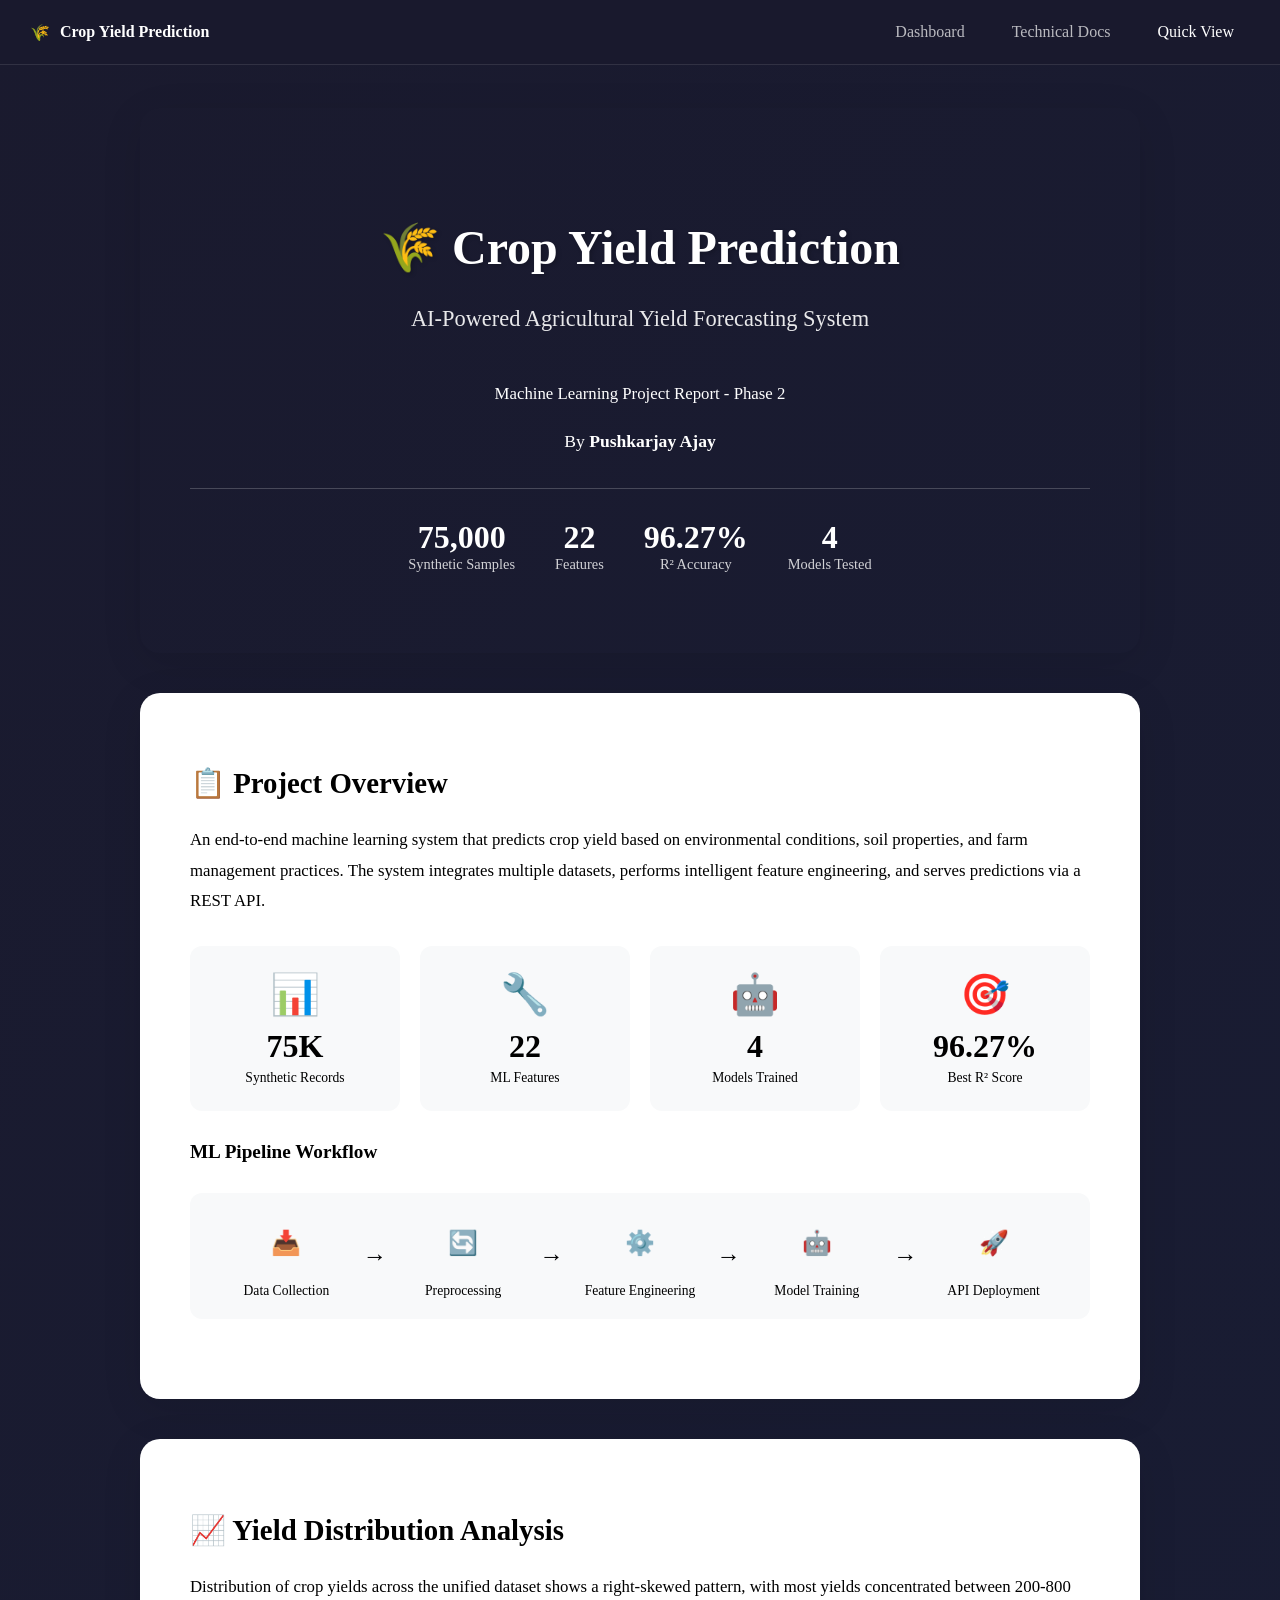
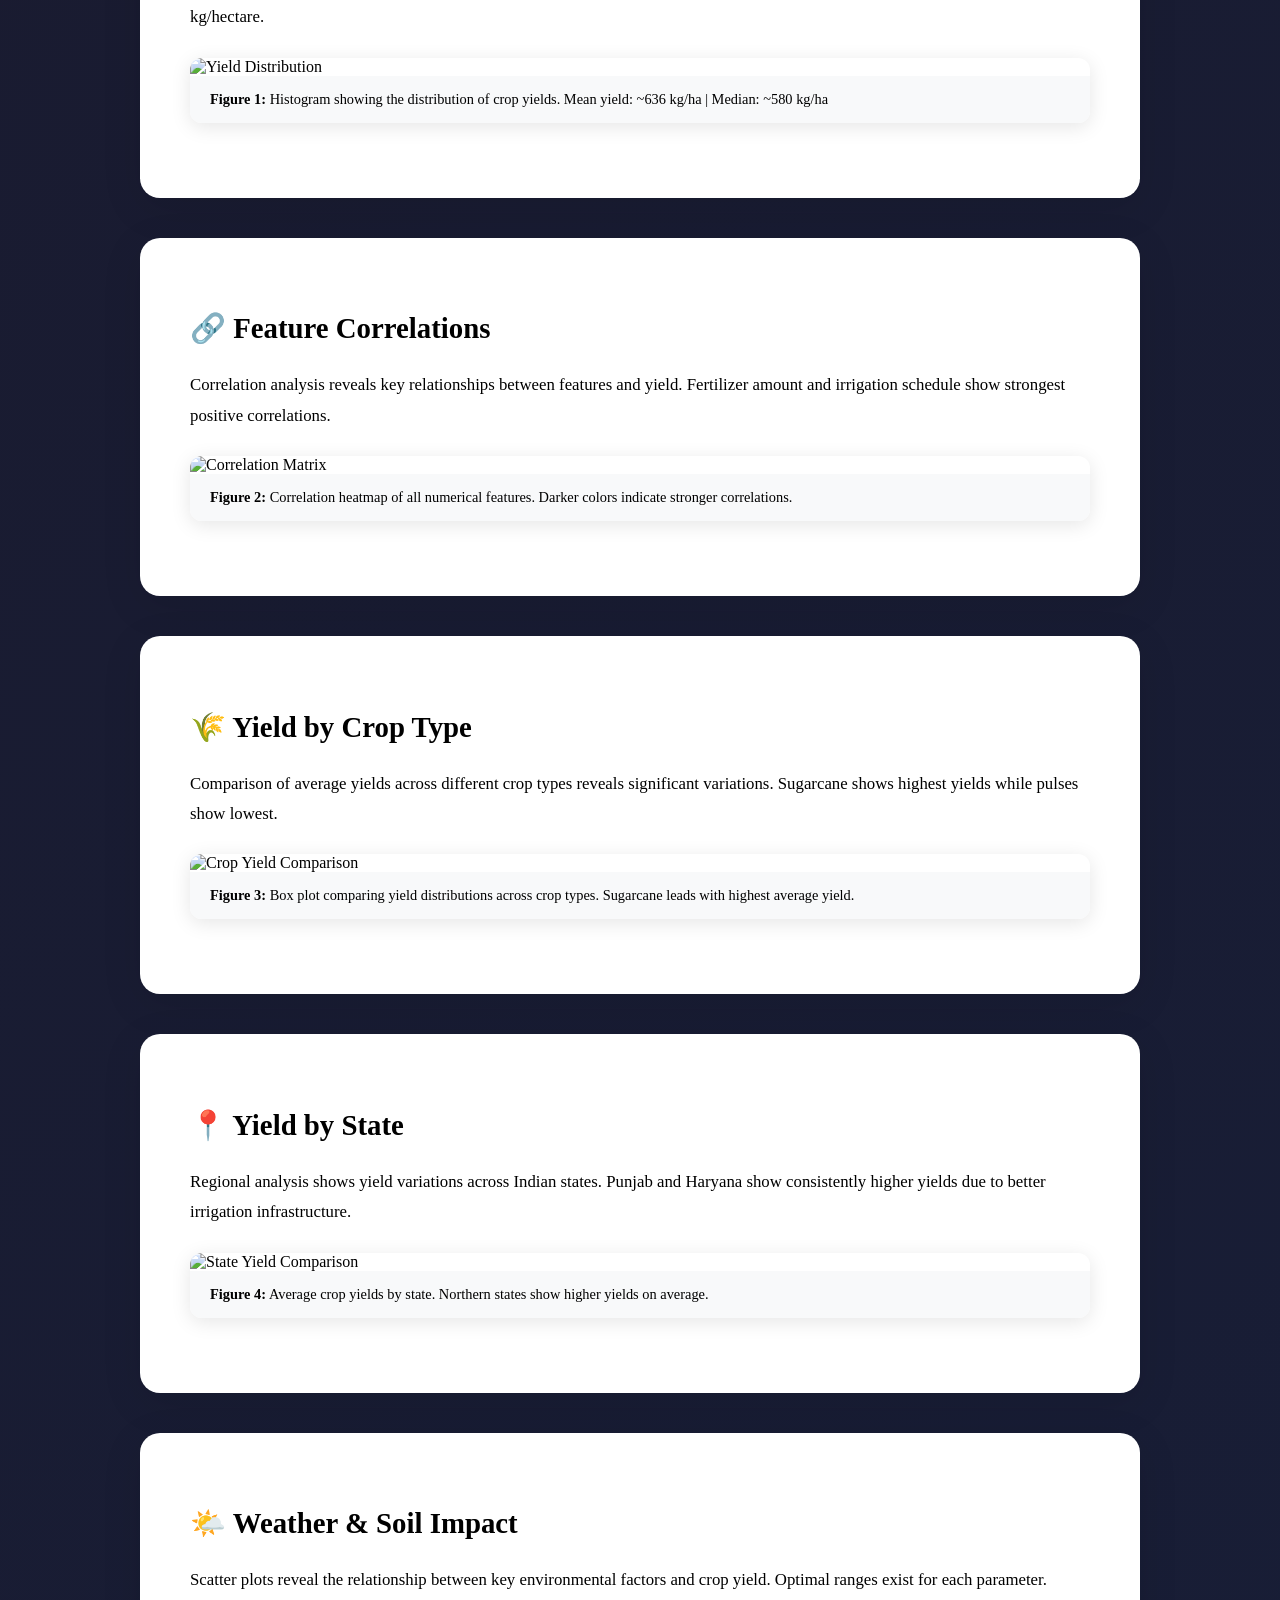
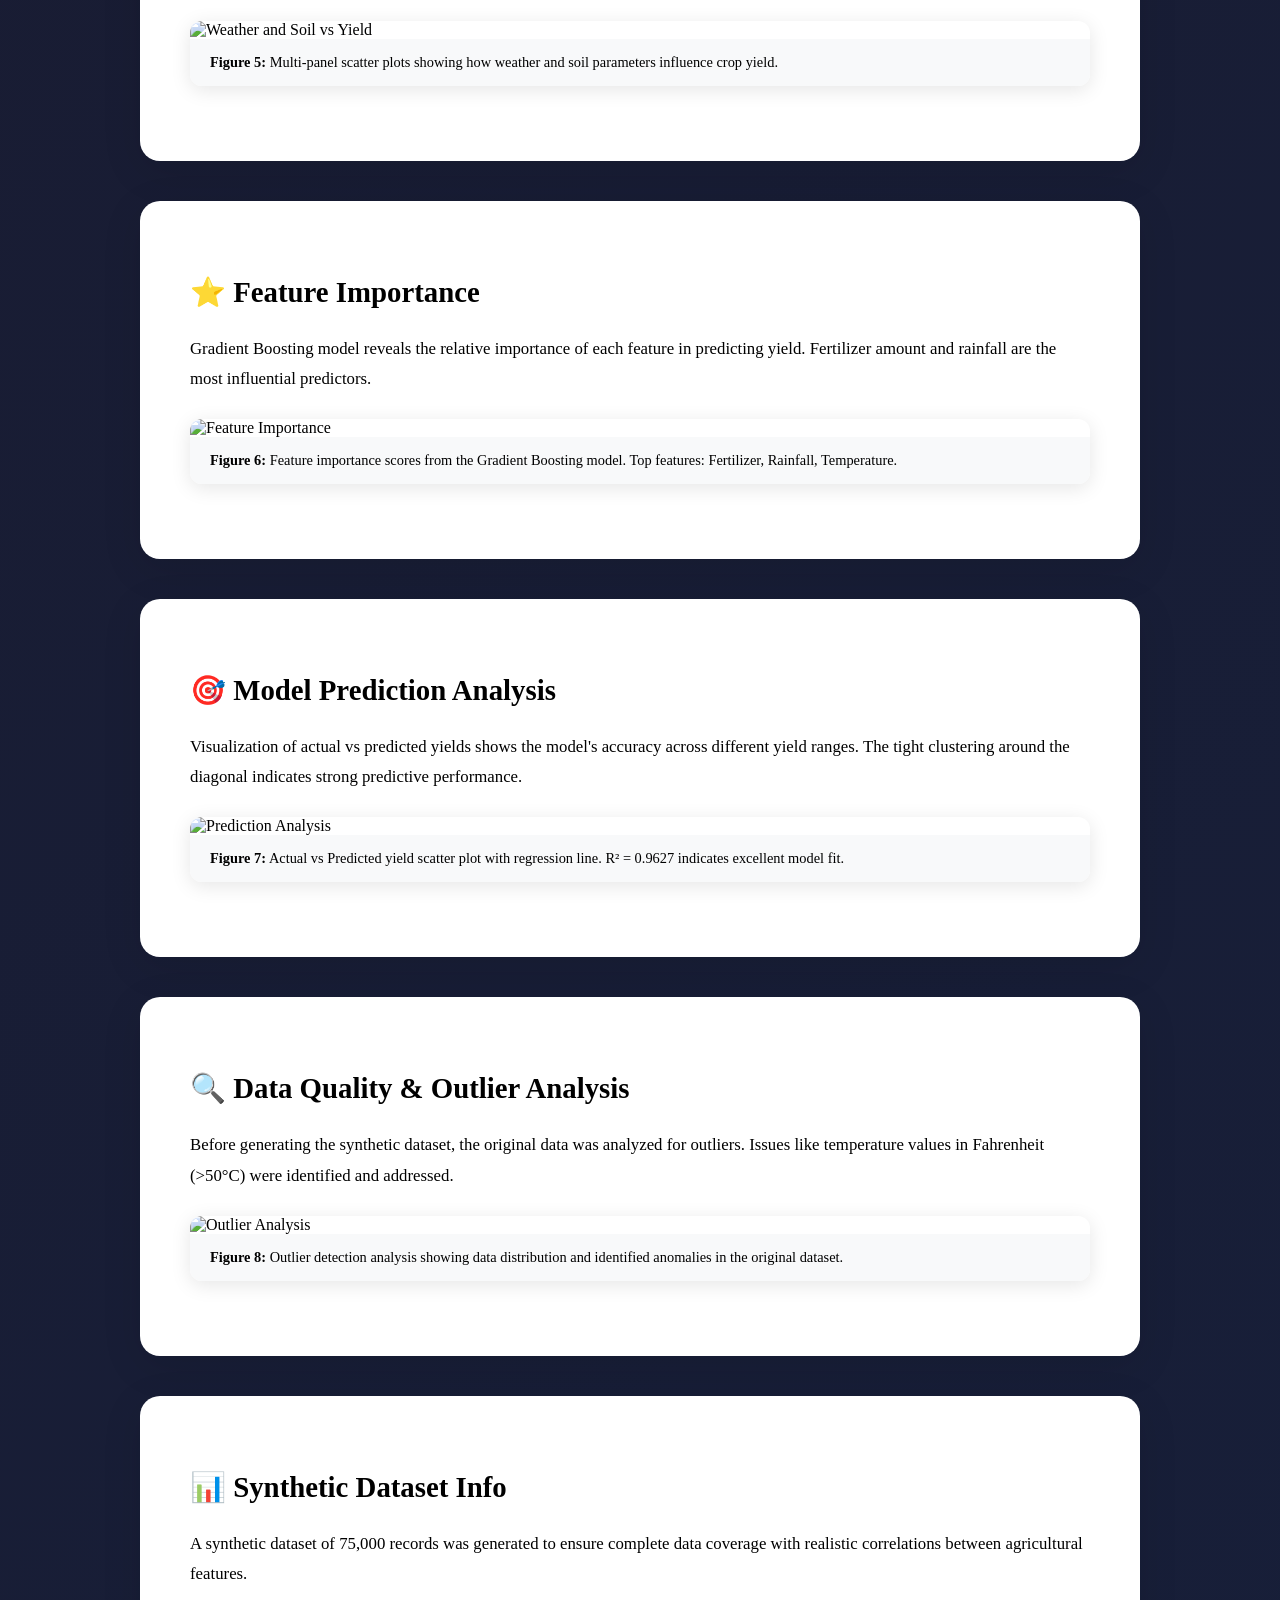
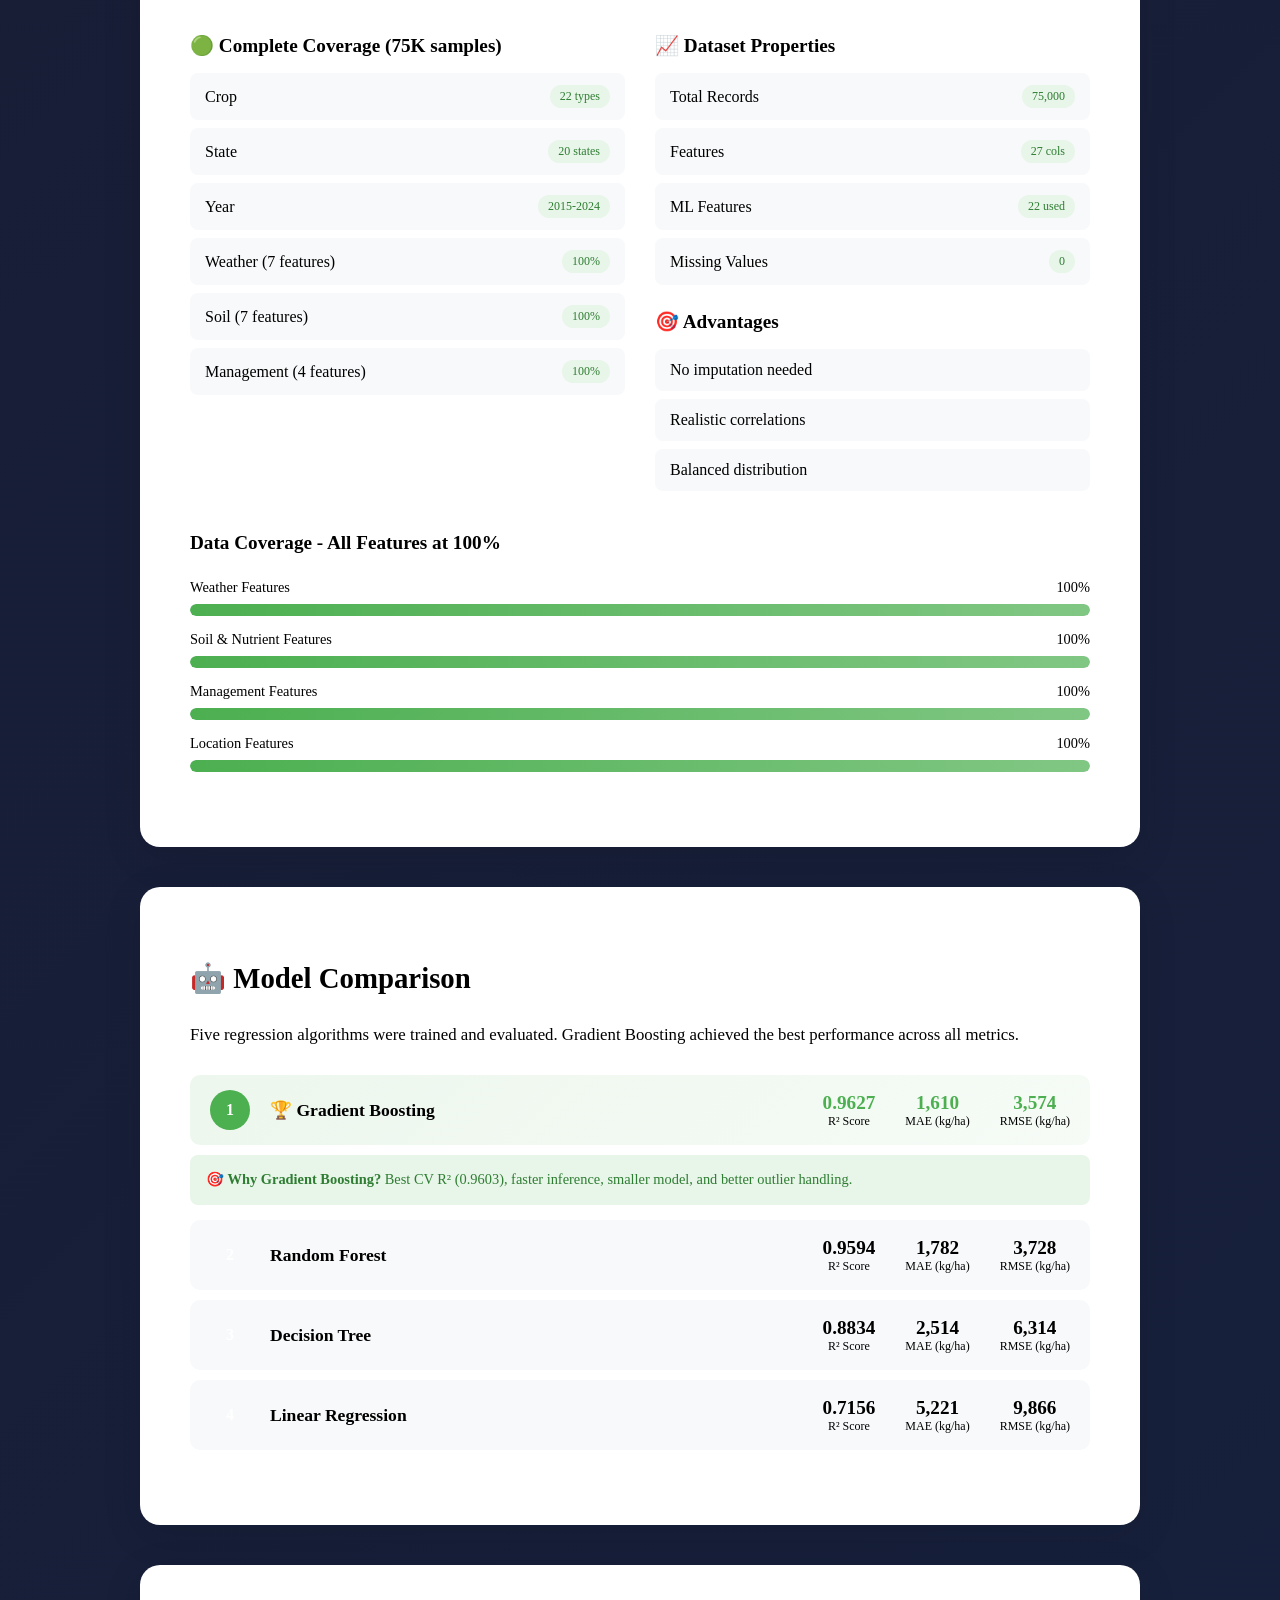
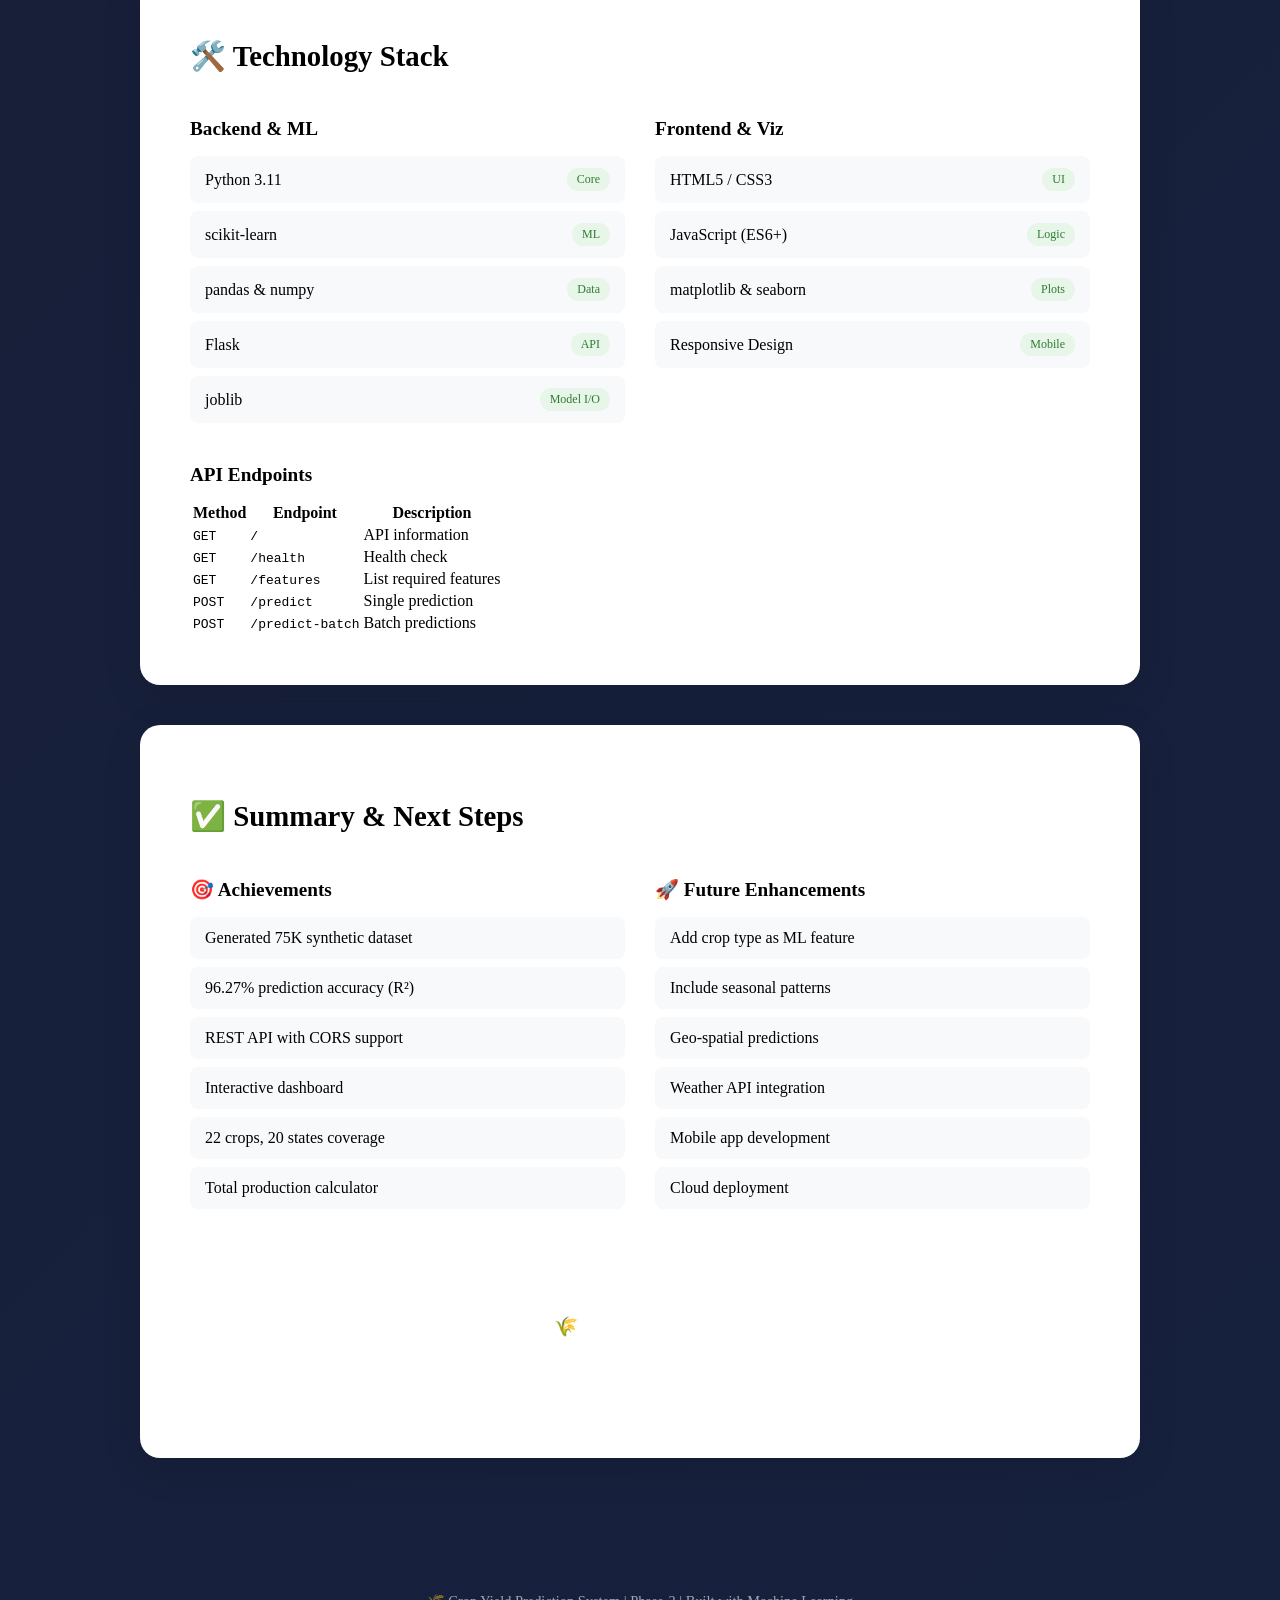
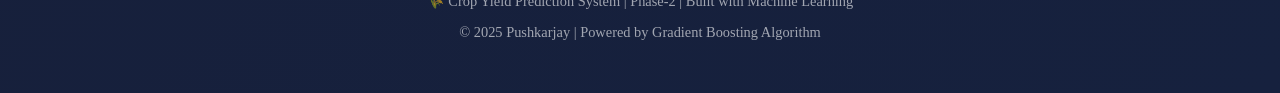
==== Phase-2/dashboard/report.html @ 278bb911 "Fix dashboard metrics consistency and add model selection justification - Updated all pages with cor" ====
<!DOCTYPE html>
<html lang="en">
<head>
    <meta charset="UTF-8">
    <meta name="viewport" content="width=device-width, initial-scale=1.0">
    <title>📑 Quick View - Crop Yield Prediction Report</title>
    <link rel="stylesheet" href="style.css">
    <link href="https://fonts.googleapis.com/css2?family=Inter:wght@300;400;500;600;700&display=swap" rel="stylesheet">
    <style>
        /* Report/Presentation Specific Styles */
        :root {
            --slide-bg: #ffffff;
            --slide-shadow: 0 10px 40px rgba(0,0,0,0.1);
        }
        
        body {
            background: linear-gradient(135deg, #1a1a2e 0%, #16213e 100%);
            min-height: 100vh;
        }
        
        .report-nav {
            position: fixed;
            top: 0;
            left: 0;
            right: 0;
            background: rgba(26, 26, 46, 0.95);
            backdrop-filter: blur(10px);
            padding: 15px 30px;
            display: flex;
            justify-content: space-between;
            align-items: center;
            z-index: 100;
            border-bottom: 1px solid rgba(255,255,255,0.1);
        }
        
        .report-nav .logo {
            color: white;
            display: flex;
            align-items: center;
            gap: 10px;
            font-weight: 600;
        }
        
        .report-nav-links {
            display: flex;
            gap: 15px;
        }
        
        .report-nav-links a {
            color: rgba(255,255,255,0.7);
            text-decoration: none;
            padding: 8px 16px;
            border-radius: 6px;
            transition: all 0.3s ease;
        }
        
        .report-nav-links a:hover {
            background: rgba(255,255,255,0.1);
            color: white;
        }
        
        .report-nav-links a.active {
            background: var(--primary-color);
            color: white;
        }
        
        .report-container {
            max-width: 1000px;
            margin: 0 auto;
            padding: 100px 20px 50px;
        }
        
        /* Slide Styles */
        .slide {
            background: var(--slide-bg);
            border-radius: 20px;
            padding: 50px;
            margin-bottom: 40px;
            box-shadow: var(--slide-shadow);
            position: relative;
            overflow: hidden;
        }
        
        .slide::before {
            content: '';
            position: absolute;
            top: 0;
            left: 0;
            right: 0;
            height: 6px;
            background: linear-gradient(90deg, var(--primary-color), var(--primary-light), #4fc3f7);
        }
        
        .slide-number {
            position: absolute;
            top: 20px;
            right: 30px;
            background: var(--primary-color);
            color: white;
            width: 40px;
            height: 40px;
            border-radius: 50%;
            display: flex;
            align-items: center;
            justify-content: center;
            font-weight: 700;
            font-size: 1.1rem;
        }
        
        /* Title Slide */
        .slide.title-slide {
            text-align: center;
            padding: 80px 50px;
            background: linear-gradient(135deg, var(--primary-color) 0%, var(--primary-dark) 100%);
            color: white;
        }
        
        .slide.title-slide::before {
            display: none;
        }
        
        .slide.title-slide h1 {
            font-size: 3rem;
            margin-bottom: 20px;
            text-shadow: 2px 2px 4px rgba(0,0,0,0.2);
        }
        
        .slide.title-slide .subtitle {
            font-size: 1.4rem;
            opacity: 0.9;
            margin-bottom: 40px;
        }
        
        .slide.title-slide .meta {
            display: flex;
            justify-content: center;
            gap: 40px;
            margin-top: 30px;
            padding-top: 30px;
            border-top: 1px solid rgba(255,255,255,0.2);
        }
        
        .meta-item {
            text-align: center;
        }
        
        .meta-item .value {
            font-size: 2rem;
            font-weight: 700;
        }
        
        .meta-item .label {
            font-size: 0.9rem;
            opacity: 0.8;
        }
        
        /* Content Slides */
        .slide h2 {
            font-size: 1.8rem;
            color: var(--primary-color);
            margin-bottom: 25px;
            display: flex;
            align-items: center;
            gap: 12px;
        }
        
        .slide h3 {
            font-size: 1.2rem;
            color: var(--text-primary);
            margin: 20px 0 10px;
        }
        
        .slide p {
            color: var(--text-secondary);
            line-height: 1.8;
            font-size: 1.05rem;
        }
        
        /* Stats Grid */
        .stats-grid {
            display: grid;
            grid-template-columns: repeat(4, 1fr);
            gap: 20px;
            margin: 30px 0;
        }
        
        .stat-card {
            text-align: center;
            padding: 25px 15px;
            border-radius: 12px;
            background: #f8f9fa;
            border: 2px solid var(--border-color);
            transition: all 0.3s ease;
        }
        
        .stat-card:hover {
            transform: translateY(-5px);
            box-shadow: 0 10px 30px rgba(0,0,0,0.1);
            border-color: var(--primary-color);
        }
        
        .stat-card .icon {
            font-size: 2.5rem;
            margin-bottom: 10px;
        }
        
        .stat-card .value {
            font-size: 2rem;
            font-weight: 700;
            color: var(--primary-color);
        }
        
        .stat-card .label {
            font-size: 0.85rem;
            color: var(--text-muted);
            margin-top: 5px;
        }
        
        /* Plot Image */
        .plot-container {
            margin: 25px 0;
            border-radius: 12px;
            overflow: hidden;
            box-shadow: 0 4px 20px rgba(0,0,0,0.1);
        }
        
        .plot-container img {
            width: 100%;
            height: auto;
            display: block;
        }
        
        .plot-caption {
            background: #f8f9fa;
            padding: 15px 20px;
            font-size: 0.9rem;
            color: var(--text-secondary);
            border-top: 1px solid var(--border-color);
        }
        
        /* Two Column Layout */
        .two-col {
            display: grid;
            grid-template-columns: 1fr 1fr;
            gap: 30px;
            margin: 25px 0;
        }
        
        /* Feature List */
        .feature-list {
            list-style: none;
            padding: 0;
        }
        
        .feature-list li {
            padding: 12px 15px;
            margin-bottom: 8px;
            background: #f8f9fa;
            border-radius: 8px;
            border-left: 4px solid var(--primary-color);
            display: flex;
            justify-content: space-between;
            align-items: center;
        }
        
        .feature-list li.good {
            border-left-color: #4caf50;
        }
        
        .feature-list li.partial {
            border-left-color: #ffc107;
        }
        
        .feature-list li.contextual {
            border-left-color: #78909c;
        }
        
        .feature-list .badge {
            font-size: 0.75rem;
            padding: 4px 10px;
            border-radius: 12px;
            font-weight: 500;
        }
        
        .badge.good {
            background: #e8f5e9;
            color: #2e7d32;
        }
        
        .badge.partial {
            background: #fff8e1;
            color: #f57f17;
        }
        
        .badge.contextual {
            background: #eceff1;
            color: #546e7a;
        }
        
        /* Model Comparison */
        .model-comparison {
            margin: 25px 0;
        }
        
        .model-row {
            display: flex;
            align-items: center;
            padding: 15px 20px;
            margin-bottom: 10px;
            background: #f8f9fa;
            border-radius: 10px;
            border: 2px solid var(--border-color);
        }
        
        .model-row.winner {
            background: linear-gradient(135deg, rgba(76, 175, 80, 0.1), rgba(76, 175, 80, 0.05));
            border-color: #4caf50;
        }
        
        .model-row .rank {
            width: 40px;
            height: 40px;
            background: var(--primary-color);
            color: white;
            border-radius: 50%;
            display: flex;
            align-items: center;
            justify-content: center;
            font-weight: 700;
            margin-right: 20px;
        }
        
        .model-row.winner .rank {
            background: #4caf50;
        }
        
        .model-row .name {
            flex: 1;
            font-weight: 600;
            font-size: 1.1rem;
        }
        
        .model-row .metrics {
            display: flex;
            gap: 30px;
        }
        
        .model-row .metric {
            text-align: center;
        }
        
        .model-row .metric-value {
            font-size: 1.2rem;
            font-weight: 700;
            color: var(--primary-color);
        }
        
        .model-row.winner .metric-value {
            color: #4caf50;
        }
        
        .model-row .metric-label {
            font-size: 0.75rem;
            color: var(--text-muted);
        }
        
        /* Workflow */
        .workflow-visual {
            display: flex;
            justify-content: space-between;
            align-items: center;
            margin: 30px 0;
            padding: 20px;
            background: #f8f9fa;
            border-radius: 12px;
        }
        
        .workflow-step {
            text-align: center;
            flex: 1;
        }
        
        .workflow-step .icon {
            width: 60px;
            height: 60px;
            background: linear-gradient(135deg, var(--primary-color), var(--primary-light));
            color: white;
            border-radius: 50%;
            display: flex;
            align-items: center;
            justify-content: center;
            font-size: 1.5rem;
            margin: 0 auto 10px;
        }
        
        .workflow-step .label {
            font-size: 0.85rem;
            color: var(--text-secondary);
            font-weight: 500;
        }
        
        .workflow-arrow {
            color: var(--primary-color);
            font-size: 1.5rem;
        }
        
        /* Data Quality Summary */
        .quality-bars {
            margin: 25px 0;
        }
        
        .quality-bar {
            margin-bottom: 15px;
        }
        
        .quality-bar-header {
            display: flex;
            justify-content: space-between;
            margin-bottom: 8px;
            font-size: 0.9rem;
        }
        
        .quality-bar-track {
            height: 12px;
            background: #e9ecef;
            border-radius: 6px;
            overflow: hidden;
        }
        
        .quality-bar-fill {
            height: 100%;
            border-radius: 6px;
            transition: width 0.5s ease;
        }
        
        .quality-bar-fill.good {
            background: linear-gradient(90deg, #4caf50, #81c784);
        }
        
        .quality-bar-fill.partial {
            background: linear-gradient(90deg, #ffc107, #ffca28);
        }
        
        /* Footer */
        .report-footer {
            text-align: center;
            color: rgba(255,255,255,0.6);
            padding: 30px;
            font-size: 0.9rem;
        }
        
        /* Responsive */
        @media (max-width: 768px) {
            .slide {
                padding: 30px 20px;
            }
            
            .slide.title-slide h1 {
                font-size: 2rem;
            }
            
            .stats-grid {
                grid-template-columns: repeat(2, 1fr);
            }
            
            .two-col {
                grid-template-columns: 1fr;
            }
            
            .model-row {
                flex-direction: column;
                text-align: center;
            }
            
            .model-row .rank {
                margin: 0 0 10px 0;
            }
            
            .model-row .metrics {
                margin-top: 15px;
            }
        }
        
        /* Print Styles */
        @media print {
            body {
                background: white;
            }
            
            .report-nav {
                display: none;
            }
            
            .slide {
                break-inside: avoid;
                page-break-inside: avoid;
                margin-bottom: 20px;
                box-shadow: none;
                border: 1px solid #ddd;
            }
        }
    </style>
</head>
<body>
    <!-- Navigation -->
    <nav class="report-nav">
        <div class="logo">
            <span class="logo-icon">🌾</span>
            <span>Crop Yield Prediction</span>
        </div>
        <div class="report-nav-links">
            <a href="index.html">Dashboard</a>
            <a href="technical.html">Technical Docs</a>
            <a href="report.html" class="active">Quick View</a>
        </div>
    </nav>

    <div class="report-container">
        
        <!-- Slide 1: Title -->
        <div class="slide title-slide">
            <h1>🌾 Crop Yield Prediction</h1>
            <p class="subtitle">AI-Powered Agricultural Yield Forecasting System</p>
            <p>Machine Learning Project Report - Phase 2</p>
            <p style="margin-top: 15px; font-size: 1.1rem;">By <strong>Pushkarjay Ajay</strong></p>
            
            <div class="meta">
                <div class="meta-item">
                    <div class="value">75,000</div>
                    <div class="label">Synthetic Samples</div>
                </div>
                <div class="meta-item">
                    <div class="value">22</div>
                    <div class="label">Features</div>
                </div>
                <div class="meta-item">
                    <div class="value">96.27%</div>
                    <div class="label">R² Accuracy</div>
                </div>
                <div class="meta-item">
                    <div class="value">4</div>
                    <div class="label">Models Tested</div>
                </div>
            </div>
        </div>

        <!-- Slide 2: Project Overview -->
        <div class="slide">
            <span class="slide-number">1</span>
            <h2>📋 Project Overview</h2>
            <p>
                An end-to-end machine learning system that predicts crop yield based on environmental conditions,
                soil properties, and farm management practices. The system integrates multiple datasets, 
                performs intelligent feature engineering, and serves predictions via a REST API.
            </p>
            
            <div class="stats-grid">
                <div class="stat-card">
                    <div class="icon">📊</div>
                    <div class="value">75K</div>
                    <div class="label">Synthetic Records</div>
                </div>
                <div class="stat-card">
                    <div class="icon">🔧</div>
                    <div class="value">22</div>
                    <div class="label">ML Features</div>
                </div>
                <div class="stat-card">
                    <div class="icon">🤖</div>
                    <div class="value">4</div>
                    <div class="label">Models Trained</div>
                </div>
                <div class="stat-card">
                    <div class="icon">🎯</div>
                    <div class="value">96.27%</div>
                    <div class="label">Best R² Score</div>
                </div>
            </div>
            
            <h3>ML Pipeline Workflow</h3>
            <div class="workflow-visual">
                <div class="workflow-step">
                    <div class="icon">📥</div>
                    <div class="label">Data Collection</div>
                </div>
                <span class="workflow-arrow">→</span>
                <div class="workflow-step">
                    <div class="icon">🔄</div>
                    <div class="label">Preprocessing</div>
                </div>
                <span class="workflow-arrow">→</span>
                <div class="workflow-step">
                    <div class="icon">⚙️</div>
                    <div class="label">Feature Engineering</div>
                </div>
                <span class="workflow-arrow">→</span>
                <div class="workflow-step">
                    <div class="icon">🤖</div>
                    <div class="label">Model Training</div>
                </div>
                <span class="workflow-arrow">→</span>
                <div class="workflow-step">
                    <div class="icon">🚀</div>
                    <div class="label">API Deployment</div>
                </div>
            </div>
        </div>

        <!-- Slide 3: Data Analysis - Yield Distribution -->
        <div class="slide">
            <span class="slide-number">2</span>
            <h2>📈 Yield Distribution Analysis</h2>
            <p>
                Distribution of crop yields across the unified dataset shows a right-skewed pattern,
                with most yields concentrated between 200-800 kg/hectare.
            </p>
            
            <div class="plot-container">
                <img src="../plots/01_yield_distribution.png" alt="Yield Distribution">
                <div class="plot-caption">
                    <strong>Figure 1:</strong> Histogram showing the distribution of crop yields. 
                    Mean yield: ~636 kg/ha | Median: ~580 kg/ha
                </div>
            </div>
        </div>

        <!-- Slide 4: Correlation Matrix -->
        <div class="slide">
            <span class="slide-number">3</span>
            <h2>🔗 Feature Correlations</h2>
            <p>
                Correlation analysis reveals key relationships between features and yield.
                Fertilizer amount and irrigation schedule show strongest positive correlations.
            </p>
            
            <div class="plot-container">
                <img src="../plots/02_correlation_matrix.png" alt="Correlation Matrix">
                <div class="plot-caption">
                    <strong>Figure 2:</strong> Correlation heatmap of all numerical features.
                    Darker colors indicate stronger correlations.
                </div>
            </div>
        </div>

        <!-- Slide 5: Crop Comparison -->
        <div class="slide">
            <span class="slide-number">4</span>
            <h2>🌾 Yield by Crop Type</h2>
            <p>
                Comparison of average yields across different crop types reveals significant variations.
                Sugarcane shows highest yields while pulses show lowest.
            </p>
            
            <div class="plot-container">
                <img src="../plots/03_crop_yield_comparison.png" alt="Crop Yield Comparison">
                <div class="plot-caption">
                    <strong>Figure 3:</strong> Box plot comparing yield distributions across crop types.
                    Sugarcane leads with highest average yield.
                </div>
            </div>
        </div>

        <!-- Slide 6: State Comparison -->
        <div class="slide">
            <span class="slide-number">5</span>
            <h2>📍 Yield by State</h2>
            <p>
                Regional analysis shows yield variations across Indian states.
                Punjab and Haryana show consistently higher yields due to better irrigation infrastructure.
            </p>
            
            <div class="plot-container">
                <img src="../plots/04_state_yield_comparison.png" alt="State Yield Comparison">
                <div class="plot-caption">
                    <strong>Figure 4:</strong> Average crop yields by state. 
                    Northern states show higher yields on average.
                </div>
            </div>
        </div>

        <!-- Slide 7: Weather & Soil Impact -->
        <div class="slide">
            <span class="slide-number">6</span>
            <h2>🌤️ Weather & Soil Impact</h2>
            <p>
                Scatter plots reveal the relationship between key environmental factors and crop yield.
                Optimal ranges exist for each parameter.
            </p>
            
            <div class="plot-container">
                <img src="../plots/05_weather_soil_yield.png" alt="Weather and Soil vs Yield">
                <div class="plot-caption">
                    <strong>Figure 5:</strong> Multi-panel scatter plots showing how weather and soil 
                    parameters influence crop yield.
                </div>
            </div>
        </div>

        <!-- Slide 8: Feature Importance -->
        <div class="slide">
            <span class="slide-number">7</span>
            <h2>⭐ Feature Importance</h2>
            <p>
                Gradient Boosting model reveals the relative importance of each feature in predicting yield.
                Fertilizer amount and rainfall are the most influential predictors.
            </p>
            
            <div class="plot-container">
                <img src="../plots/06_feature_importance.png" alt="Feature Importance">
                <div class="plot-caption">
                    <strong>Figure 6:</strong> Feature importance scores from the Gradient Boosting model.
                    Top features: Fertilizer, Rainfall, Temperature.
                </div>
            </div>
        </div>

        <!-- Slide 8.1: Prediction Analysis -->
        <div class="slide">
            <span class="slide-number">7b</span>
            <h2>🎯 Model Prediction Analysis</h2>
            <p>
                Visualization of actual vs predicted yields shows the model's accuracy across different
                yield ranges. The tight clustering around the diagonal indicates strong predictive performance.
            </p>
            
            <div class="plot-container">
                <img src="../plots/07_prediction_analysis.png" alt="Prediction Analysis">
                <div class="plot-caption">
                    <strong>Figure 7:</strong> Actual vs Predicted yield scatter plot with regression line.
                    R² = 0.9627 indicates excellent model fit.
                </div>
            </div>
        </div>

        <!-- Slide 8.2: Outlier Analysis -->
        <div class="slide">
            <span class="slide-number">7c</span>
            <h2>🔍 Data Quality & Outlier Analysis</h2>
            <p>
                Before generating the synthetic dataset, the original data was analyzed for outliers.
                Issues like temperature values in Fahrenheit (>50°C) were identified and addressed.
            </p>
            
            <div class="plot-container">
                <img src="../plots/07_outlier_analysis.png" alt="Outlier Analysis">
                <div class="plot-caption">
                    <strong>Figure 8:</strong> Outlier detection analysis showing data distribution
                    and identified anomalies in the original dataset.
                </div>
            </div>
        </div>

        <!-- Slide 9: Data Quality -->
        <div class="slide">
            <span class="slide-number">8</span>
            <h2>📊 Synthetic Dataset Info</h2>
            <p>
                A synthetic dataset of 75,000 records was generated to ensure complete data coverage
                with realistic correlations between agricultural features.
            </p>
            
            <div class="two-col">
                <div>
                    <h3>🟢 Complete Coverage (75K samples)</h3>
                    <ul class="feature-list">
                        <li class="good">Crop <span class="badge good">22 types</span></li>
                        <li class="good">State <span class="badge good">20 states</span></li>
                        <li class="good">Year <span class="badge good">2015-2024</span></li>
                        <li class="good">Weather (7 features) <span class="badge good">100%</span></li>
                        <li class="good">Soil (7 features) <span class="badge good">100%</span></li>
                        <li class="good">Management (4 features) <span class="badge good">100%</span></li>
                    </ul>
                </div>
                <div>
                    <h3>📈 Dataset Properties</h3>
                    <ul class="feature-list">
                        <li class="good">Total Records <span class="badge good">75,000</span></li>
                        <li class="good">Features <span class="badge good">27 cols</span></li>
                        <li class="good">ML Features <span class="badge good">22 used</span></li>
                        <li class="good">Missing Values <span class="badge good">0</span></li>
                    </ul>
                    
                    <h3 style="margin-top: 25px;">🎯 Advantages</h3>
                    <ul class="feature-list">
                        <li class="good">No imputation needed</li>
                        <li class="good">Realistic correlations</li>
                        <li class="good">Balanced distribution</li>
                    </ul>
                </div>
            </div>
            
            <h3>Data Coverage - All Features at 100%</h3>
            <div class="quality-bars">
                <div class="quality-bar">
                    <div class="quality-bar-header">
                        <span>Weather Features</span>
                        <span>100%</span>
                    </div>
                    <div class="quality-bar-track">
                        <div class="quality-bar-fill good" style="width: 100%"></div>
                    </div>
                </div>
                <div class="quality-bar">
                    <div class="quality-bar-header">
                        <span>Soil & Nutrient Features</span>
                        <span>100%</span>
                    </div>
                    <div class="quality-bar-track">
                        <div class="quality-bar-fill good" style="width: 100%"></div>
                    </div>
                </div>
                <div class="quality-bar">
                    <div class="quality-bar-header">
                        <span>Management Features</span>
                        <span>100%</span>
                    </div>
                    <div class="quality-bar-track">
                        <div class="quality-bar-fill good" style="width: 100%"></div>
                    </div>
                </div>
                <div class="quality-bar">
                    <div class="quality-bar-header">
                        <span>Location Features</span>
                        <span>100%</span>
                    </div>
                    <div class="quality-bar-track">
                        <div class="quality-bar-fill good" style="width: 100%"></div>
                    </div>
                </div>
            </div>
        </div>

        <!-- Slide 10: Model Comparison -->
        <div class="slide">
            <span class="slide-number">9</span>
            <h2>🤖 Model Comparison</h2>
            <p>
                Five regression algorithms were trained and evaluated. Gradient Boosting achieved
                the best performance across all metrics.
            </p>
            
            <div class="model-comparison">
                <div class="model-row winner">
                    <div class="rank">1</div>
                    <div class="name">🏆 Gradient Boosting</div>
                    <div class="metrics">
                        <div class="metric">
                            <div class="metric-value">0.9627</div>
                            <div class="metric-label">R² Score</div>
                        </div>
                        <div class="metric">
                            <div class="metric-value">1,610</div>
                            <div class="metric-label">MAE (kg/ha)</div>
                        </div>
                        <div class="metric">
                            <div class="metric-value">3,574</div>
                            <div class="metric-label">RMSE (kg/ha)</div>
                        </div>
                    </div>
                </div>
                <p style="background: #e8f5e9; padding: 12px 16px; border-radius: 8px; margin: 10px 0 15px; font-size: 0.9rem; color: #2e7d32;">
                    🎯 <strong>Why Gradient Boosting?</strong> Best CV R² (0.9603), faster inference, smaller model, and better outlier handling.
                </p>
                <div class="model-row">
                    <div class="rank">2</div>
                    <div class="name">Random Forest</div>
                    <div class="metrics">
                        <div class="metric">
                            <div class="metric-value">0.9594</div>
                            <div class="metric-label">R² Score</div>
                        </div>
                        <div class="metric">
                            <div class="metric-value">1,782</div>
                            <div class="metric-label">MAE (kg/ha)</div>
                        </div>
                        <div class="metric">
                            <div class="metric-value">3,728</div>
                            <div class="metric-label">RMSE (kg/ha)</div>
                        </div>
                    </div>
                </div>
                <div class="model-row">
                    <div class="rank">3</div>
                    <div class="name">Decision Tree</div>
                    <div class="metrics">
                        <div class="metric">
                            <div class="metric-value">0.8834</div>
                            <div class="metric-label">R² Score</div>
                        </div>
                        <div class="metric">
                            <div class="metric-value">2,514</div>
                            <div class="metric-label">MAE (kg/ha)</div>
                        </div>
                        <div class="metric">
                            <div class="metric-value">6,314</div>
                            <div class="metric-label">RMSE (kg/ha)</div>
                        </div>
                    </div>
                </div>
                <div class="model-row">
                    <div class="rank">4</div>
                    <div class="name">Linear Regression</div>
                    <div class="metrics">
                        <div class="metric">
                            <div class="metric-value">0.7156</div>
                            <div class="metric-label">R² Score</div>
                        </div>
                        <div class="metric">
                            <div class="metric-value">5,221</div>
                            <div class="metric-label">MAE (kg/ha)</div>
                        </div>
                        <div class="metric">
                            <div class="metric-value">9,866</div>
                            <div class="metric-label">RMSE (kg/ha)</div>
                        </div>
                    </div>
                </div>
            </div>
        </div>

        <!-- Slide 11: Tech Stack -->
        <div class="slide">
            <span class="slide-number">10</span>
            <h2>🛠️ Technology Stack</h2>
            
            <div class="two-col">
                <div>
                    <h3>Backend & ML</h3>
                    <ul class="feature-list">
                        <li>Python 3.11 <span class="badge good">Core</span></li>
                        <li>scikit-learn <span class="badge good">ML</span></li>
                        <li>pandas & numpy <span class="badge good">Data</span></li>
                        <li>Flask <span class="badge good">API</span></li>
                        <li>joblib <span class="badge good">Model I/O</span></li>
                    </ul>
                </div>
                <div>
                    <h3>Frontend & Viz</h3>
                    <ul class="feature-list">
                        <li>HTML5 / CSS3 <span class="badge good">UI</span></li>
                        <li>JavaScript (ES6+) <span class="badge good">Logic</span></li>
                        <li>matplotlib & seaborn <span class="badge good">Plots</span></li>
                        <li>Responsive Design <span class="badge good">Mobile</span></li>
                    </ul>
                </div>
            </div>
            
            <h3>API Endpoints</h3>
            <table class="tech-table" style="margin-top: 15px;">
                <tr>
                    <th>Method</th>
                    <th>Endpoint</th>
                    <th>Description</th>
                </tr>
                <tr>
                    <td><code>GET</code></td>
                    <td><code>/</code></td>
                    <td>API information</td>
                </tr>
                <tr>
                    <td><code>GET</code></td>
                    <td><code>/health</code></td>
                    <td>Health check</td>
                </tr>
                <tr>
                    <td><code>GET</code></td>
                    <td><code>/features</code></td>
                    <td>List required features</td>
                </tr>
                <tr>
                    <td><code>POST</code></td>
                    <td><code>/predict</code></td>
                    <td>Single prediction</td>
                </tr>
                <tr>
                    <td><code>POST</code></td>
                    <td><code>/predict-batch</code></td>
                    <td>Batch predictions</td>
                </tr>
            </table>
        </div>

        <!-- Slide 12: Summary -->
        <div class="slide">
            <span class="slide-number">11</span>
            <h2>✅ Summary & Next Steps</h2>
            
            <div class="two-col">
                <div>
                    <h3>🎯 Achievements</h3>
                    <ul class="feature-list">
                        <li class="good">Generated 75K synthetic dataset</li>
                        <li class="good">96.27% prediction accuracy (R²)</li>
                        <li class="good">REST API with CORS support</li>
                        <li class="good">Interactive dashboard</li>
                        <li class="good">22 crops, 20 states coverage</li>
                        <li class="good">Total production calculator</li>
                    </ul>
                </div>
                <div>
                    <h3>🚀 Future Enhancements</h3>
                    <ul class="feature-list">
                        <li class="partial">Add crop type as ML feature</li>
                        <li class="partial">Include seasonal patterns</li>
                        <li class="partial">Geo-spatial predictions</li>
                        <li class="partial">Weather API integration</li>
                        <li class="partial">Mobile app development</li>
                        <li class="partial">Cloud deployment</li>
                    </ul>
                </div>
            </div>
            
            <div style="text-align: center; margin-top: 40px; padding: 30px; background: linear-gradient(135deg, var(--primary-color), var(--primary-dark)); border-radius: 12px; color: white;">
                <h3 style="color: white; margin-bottom: 10px;">🌾 Project Complete</h3>
                <p style="color: rgba(255,255,255,0.9); margin: 0;">
                    Ready for production deployment and further enhancements
                </p>
            </div>
        </div>

    </div>

    <footer class="report-footer">
        <p>🌾 Crop Yield Prediction System | Phase-2 | Built with Machine Learning</p>
        <p>© 2025 Pushkarjay | Powered by Gradient Boosting Algorithm</p>
    </footer>

</body>
</html>
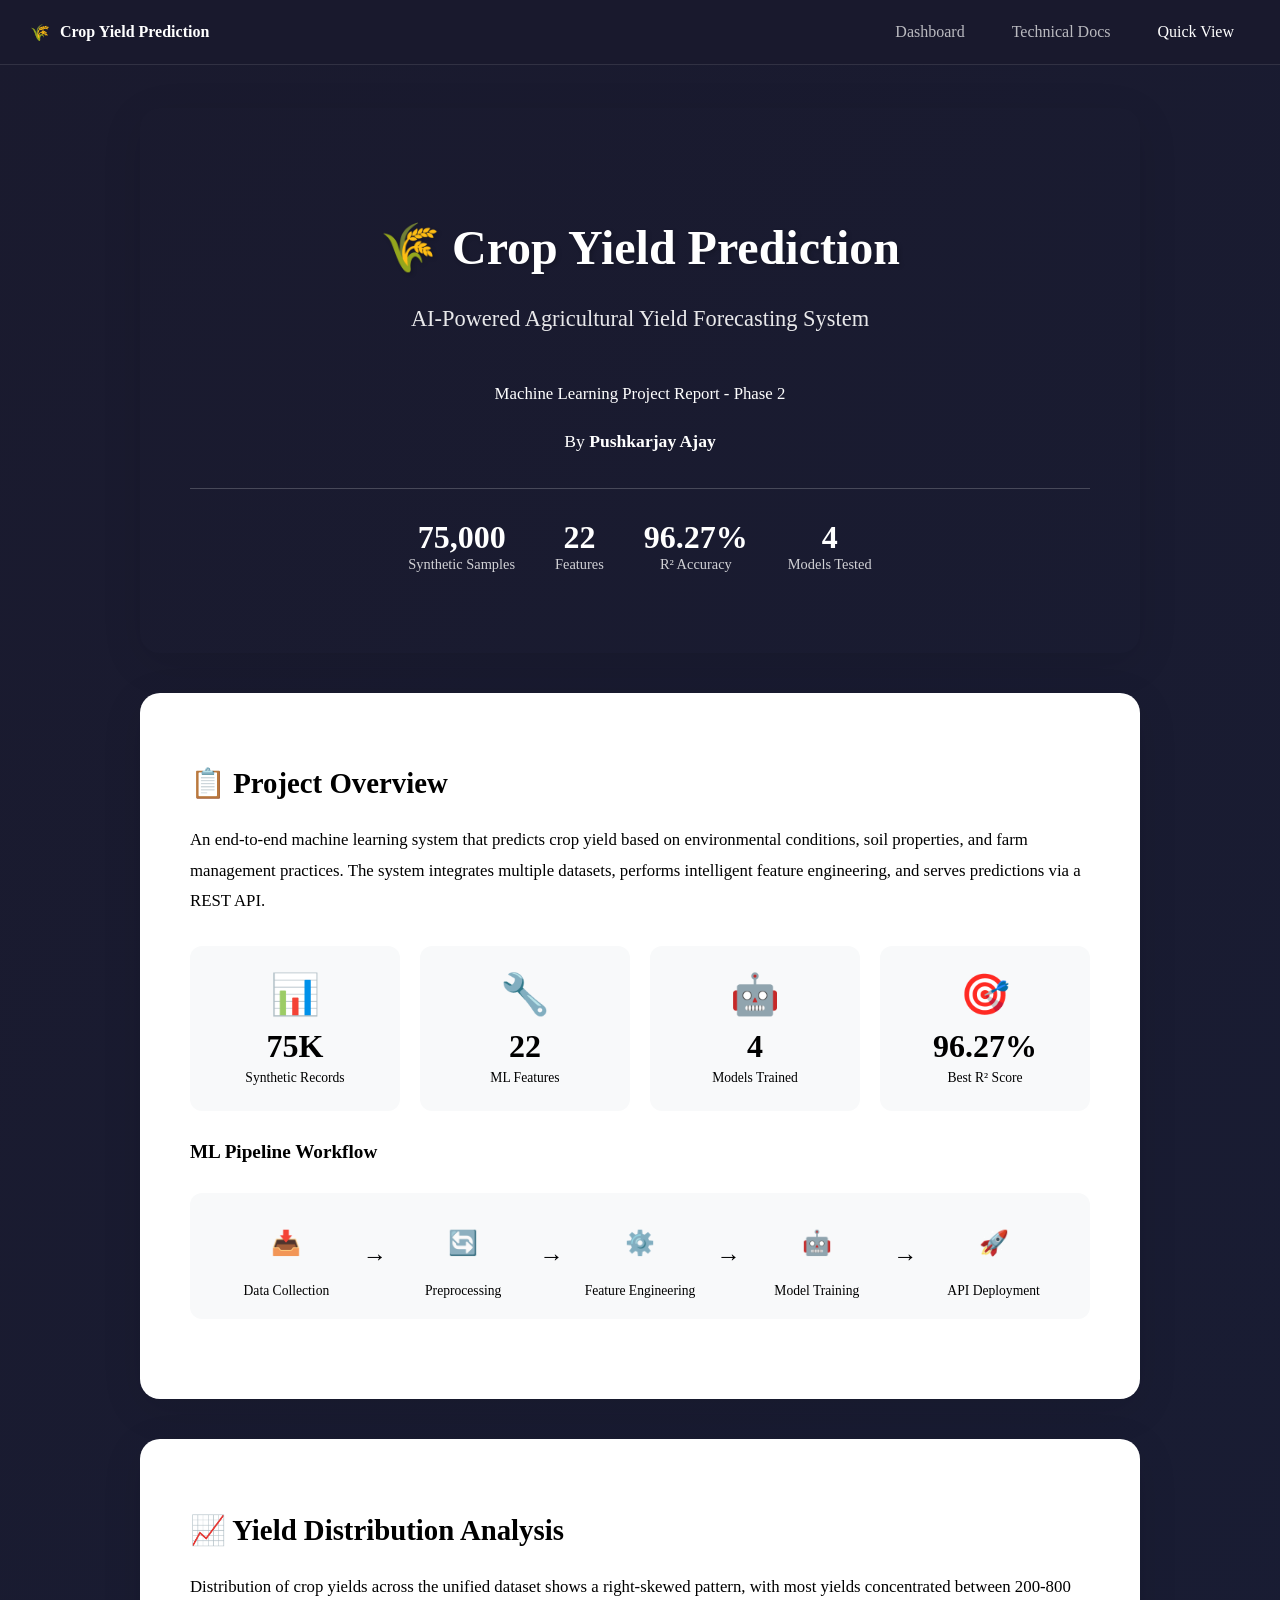
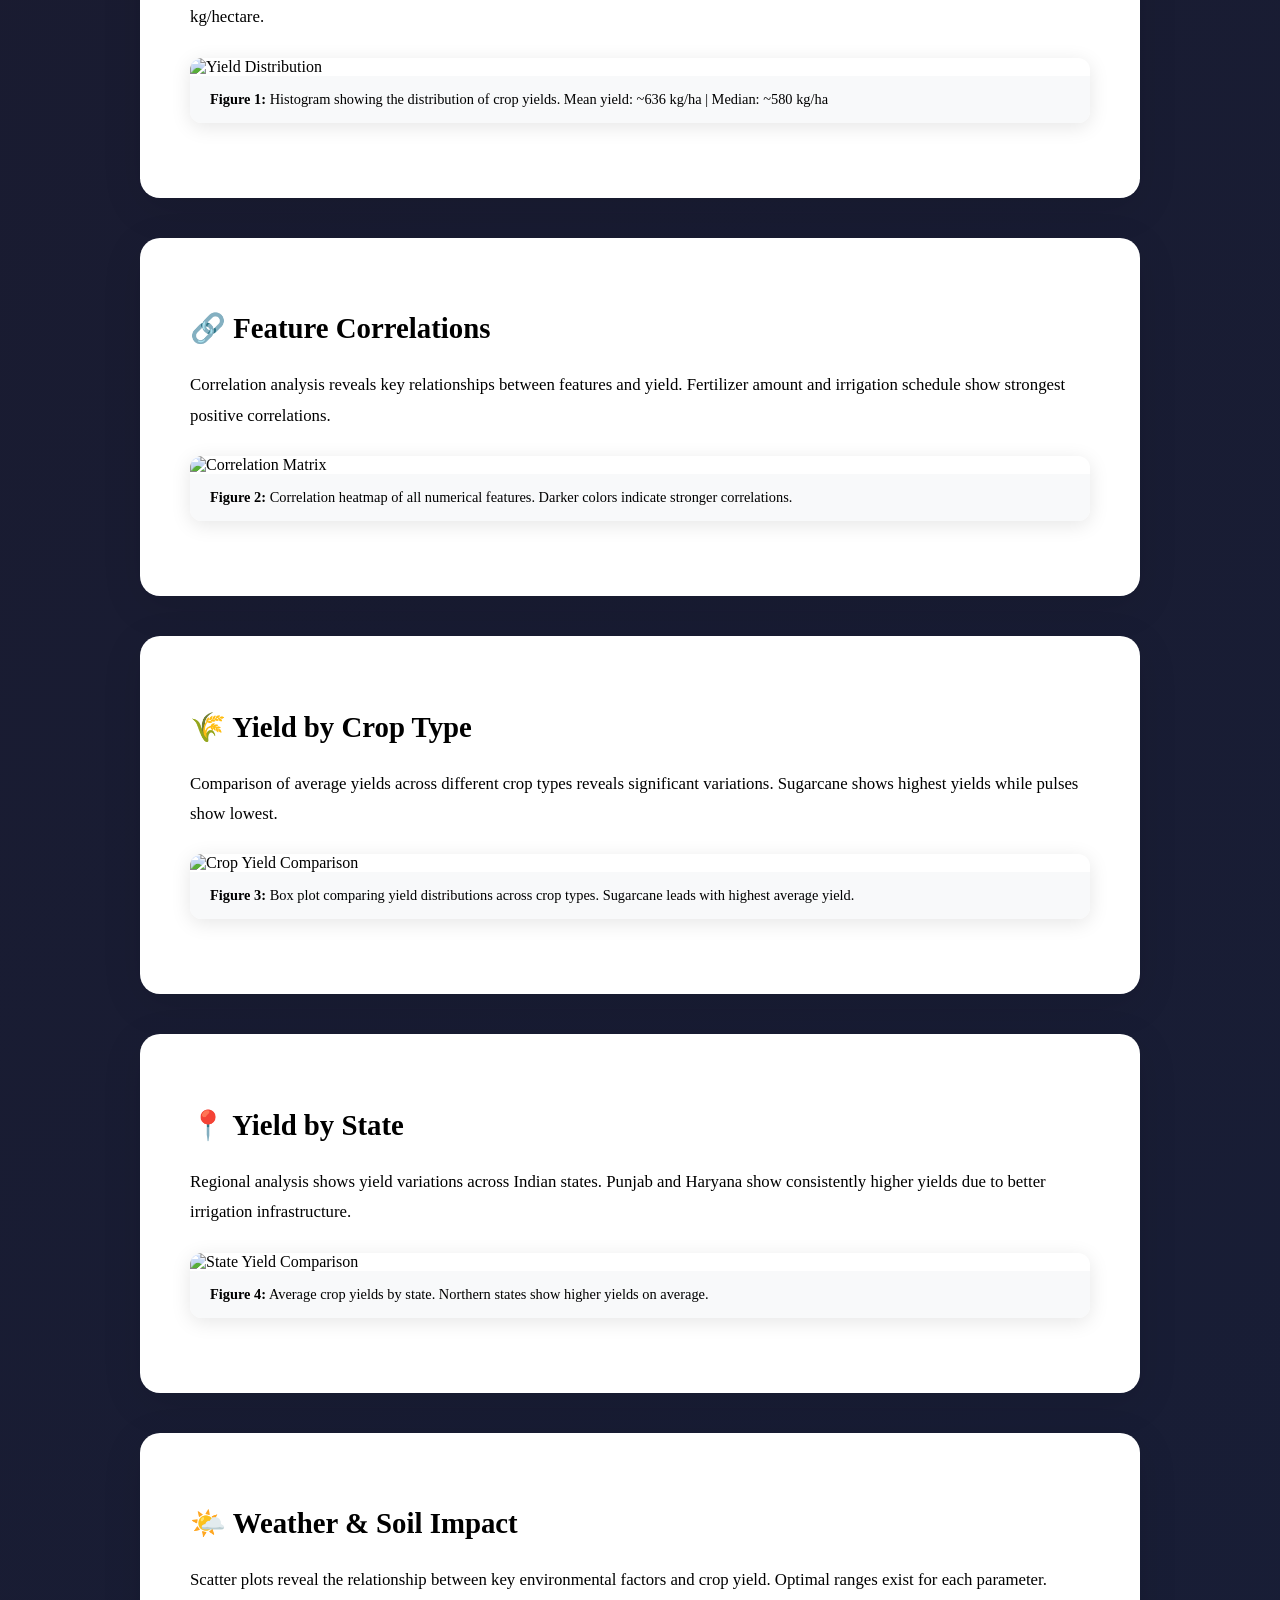
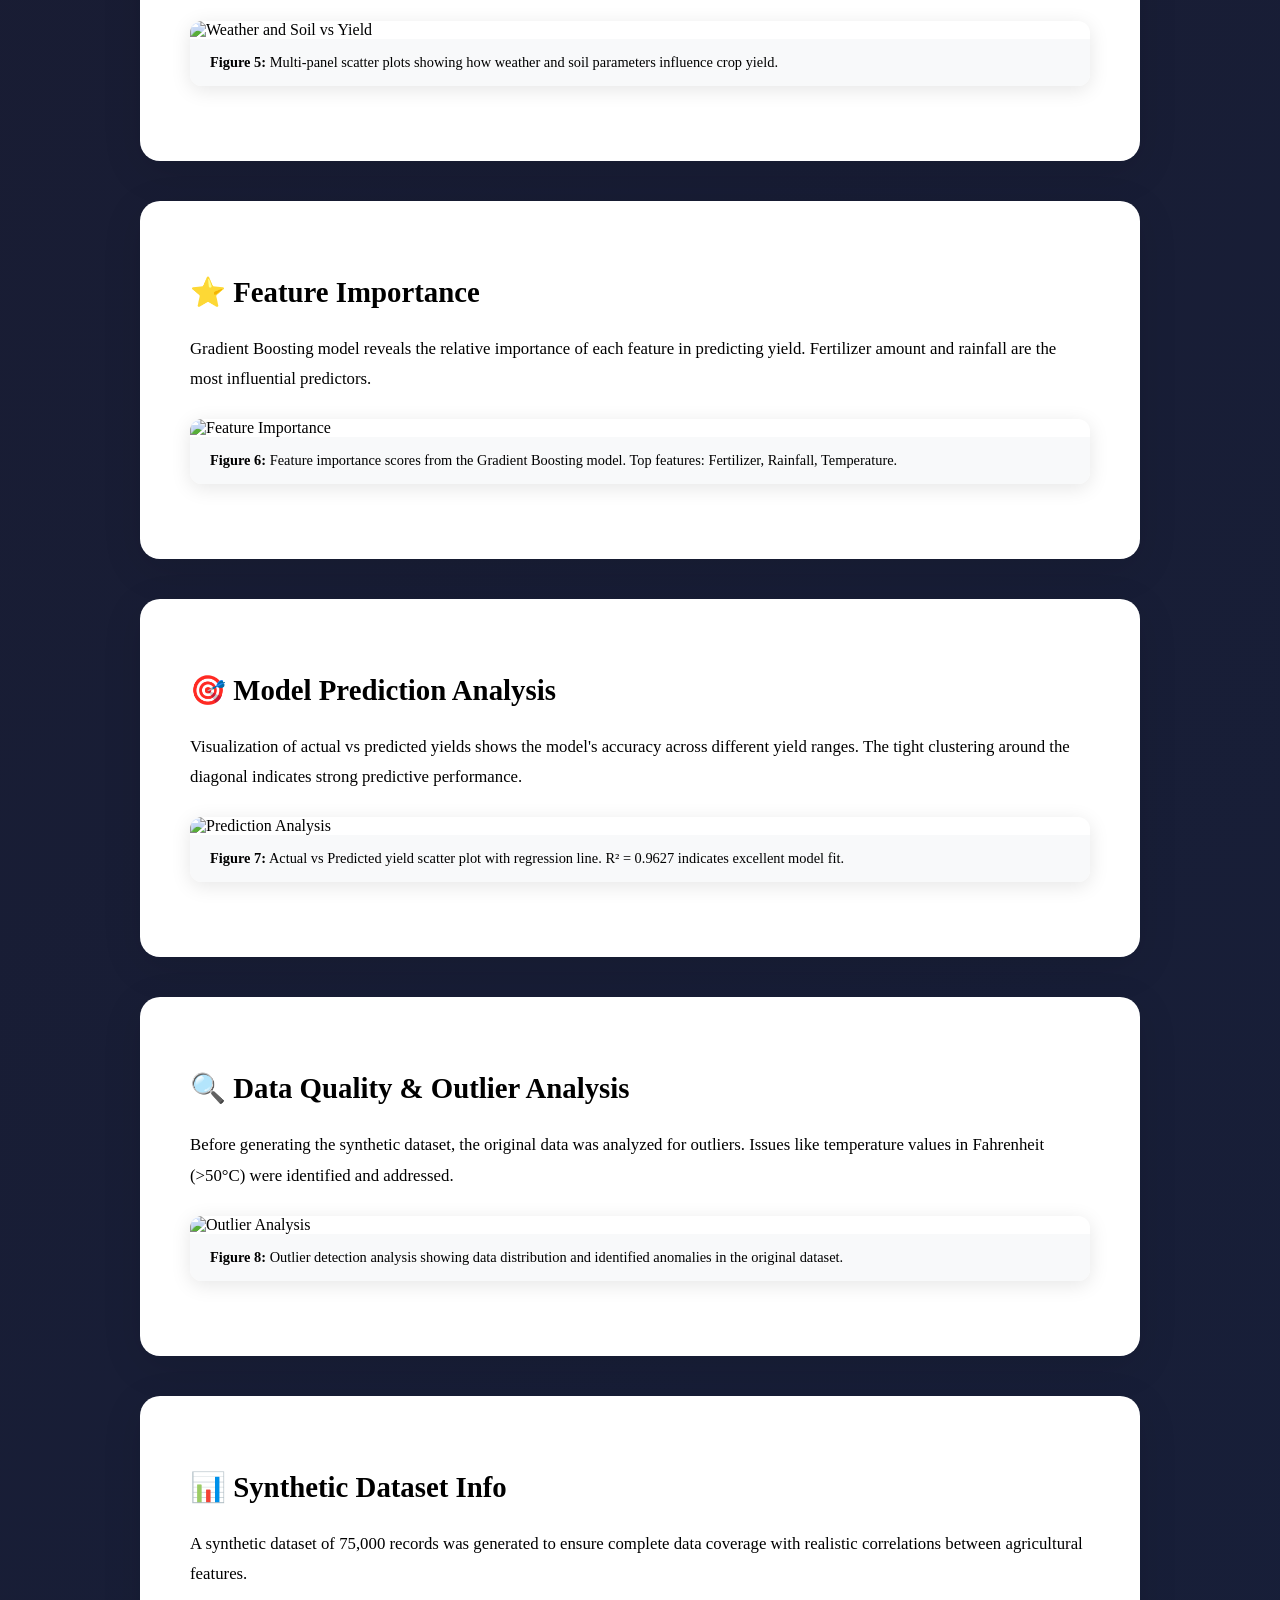
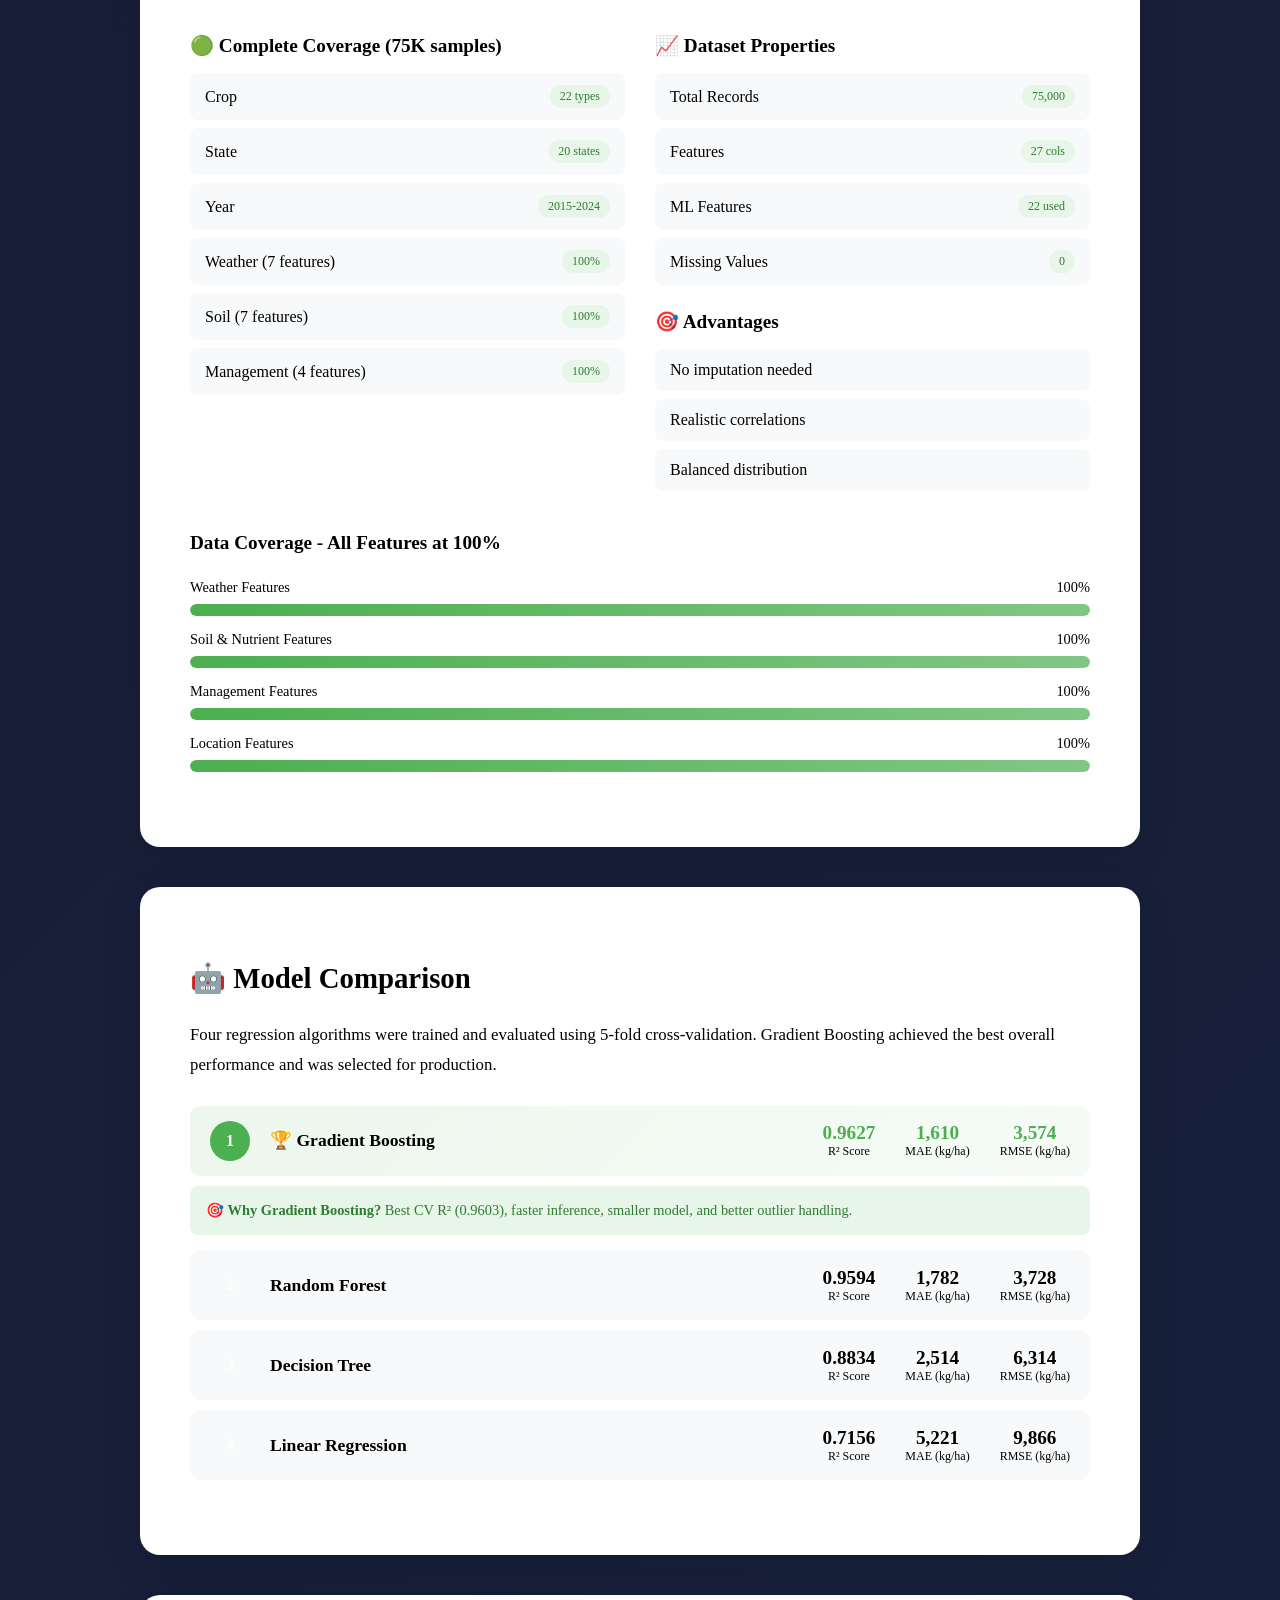
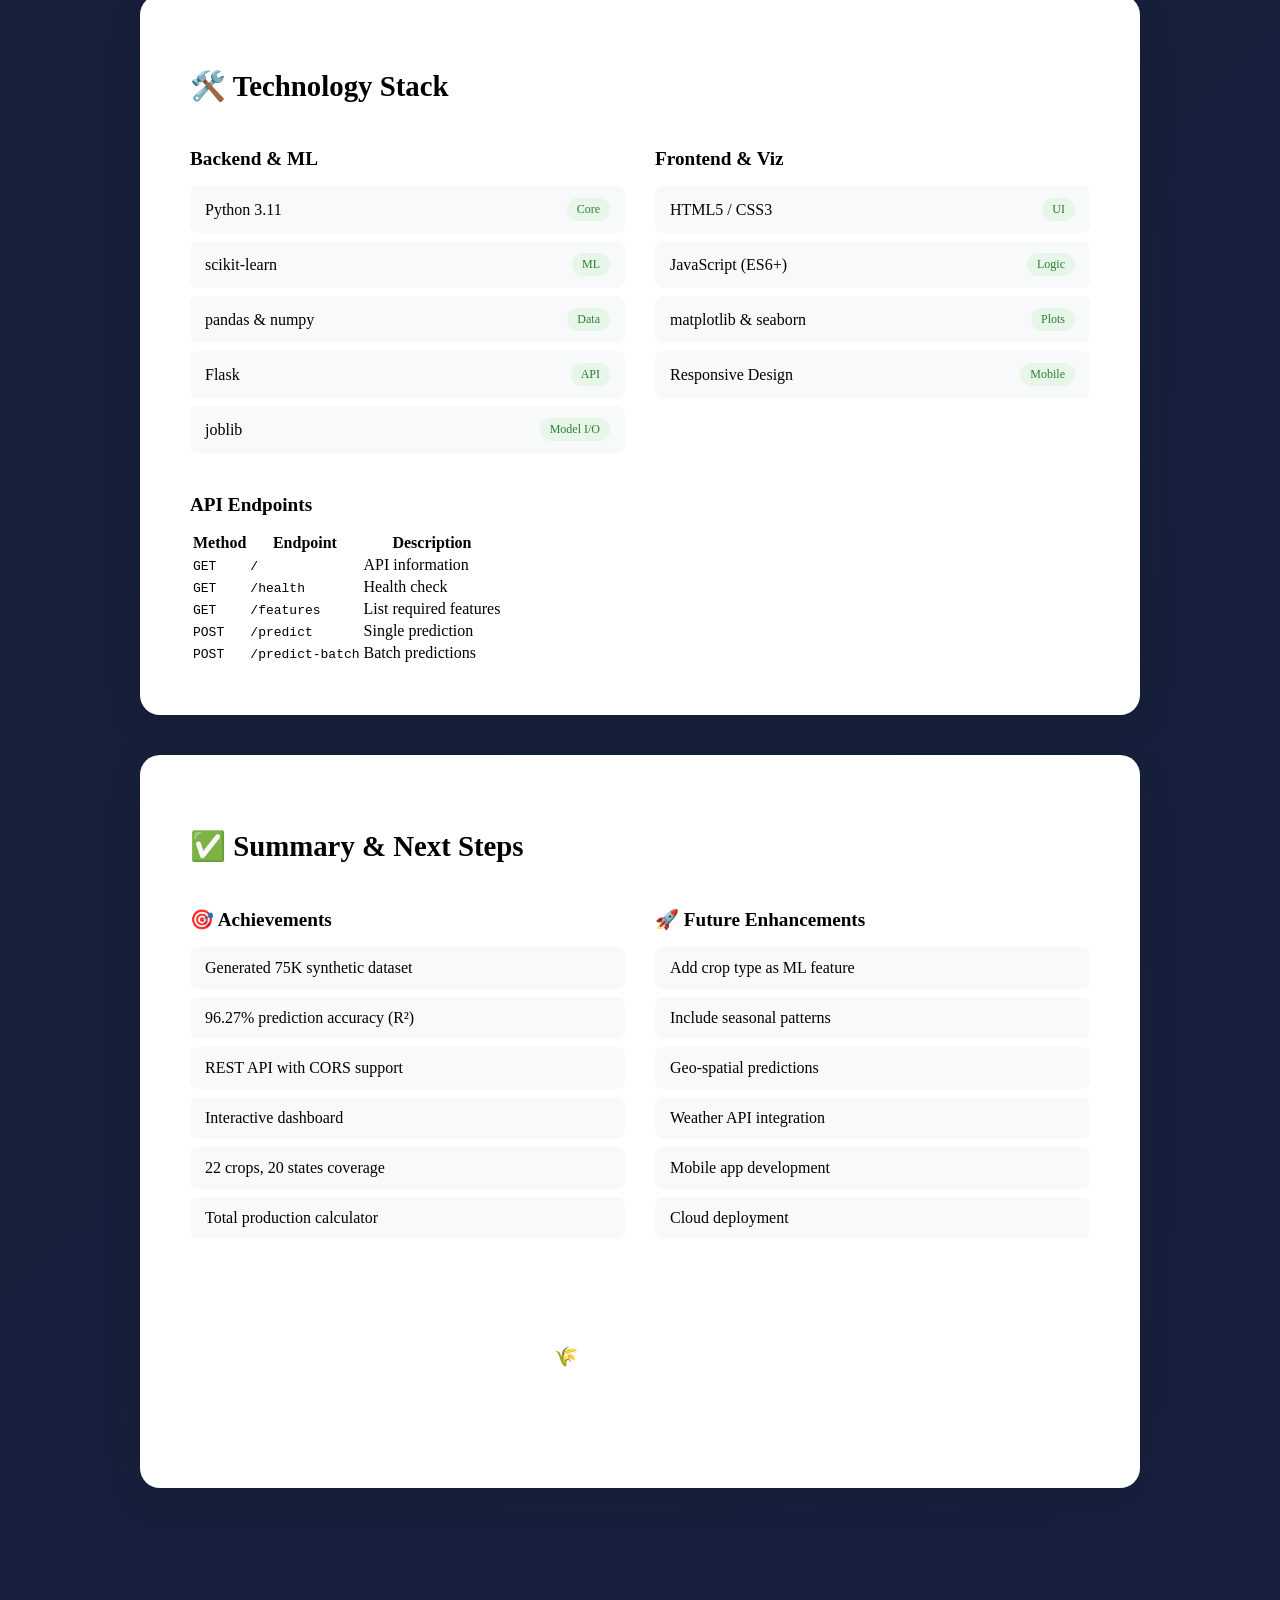
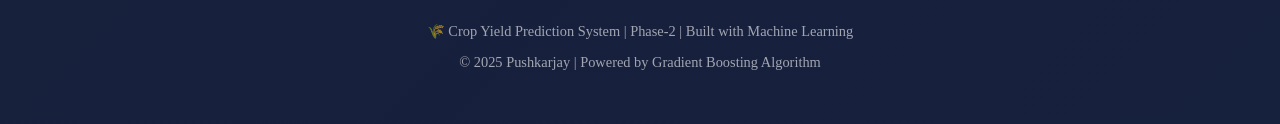
==== commit 451e188e: "Fix remaining inconsistencies: model count and Multi-Crop section - Fixed report.html: 'Five' -> 'Fo" ====
--- a/Phase-2/dashboard/report.html
+++ b/Phase-2/dashboard/report.html
@@ -835,8 +835,8 @@
             <span class="slide-number">9</span>
             <h2>🤖 Model Comparison</h2>
             <p>
-                Five regression algorithms were trained and evaluated. Gradient Boosting achieved
-                the best performance across all metrics.
+                Four regression algorithms were trained and evaluated using 5-fold cross-validation. 
+                Gradient Boosting achieved the best overall performance and was selected for production.
             </p>
             
             <div class="model-comparison">
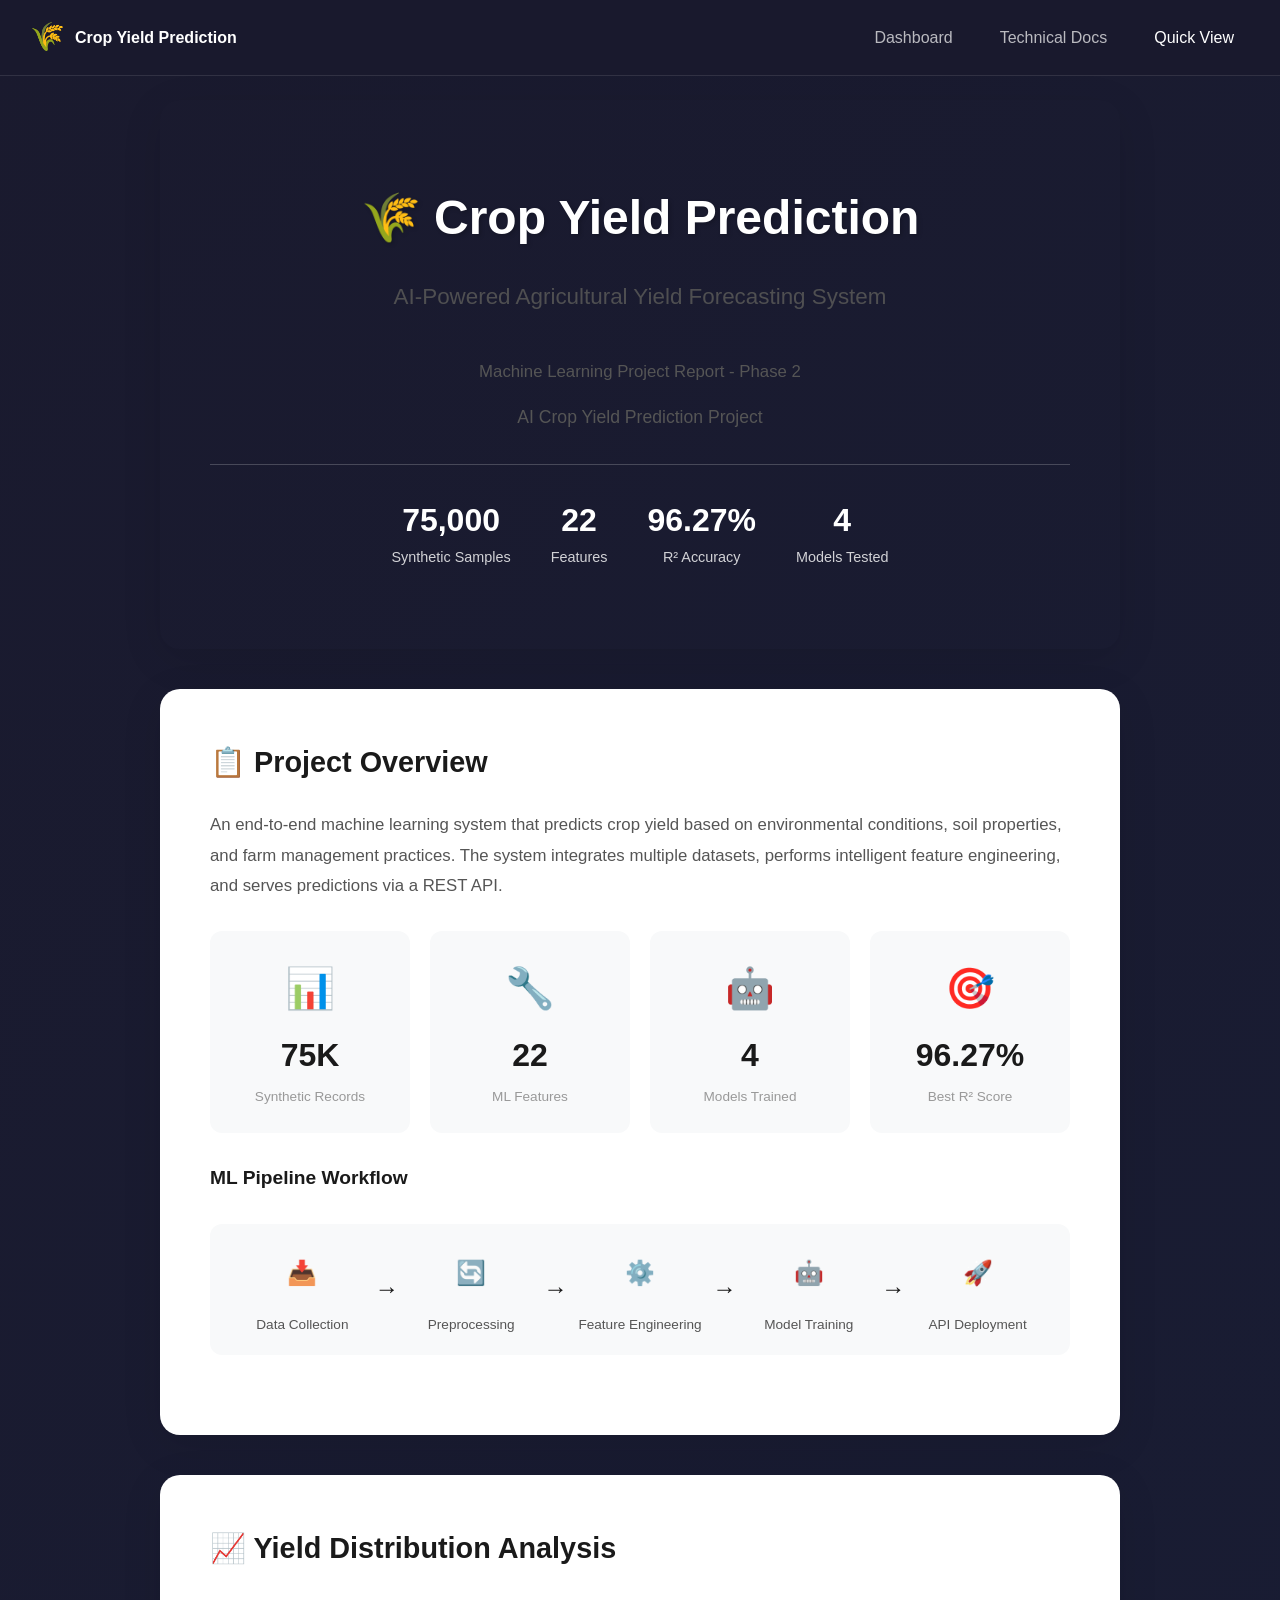
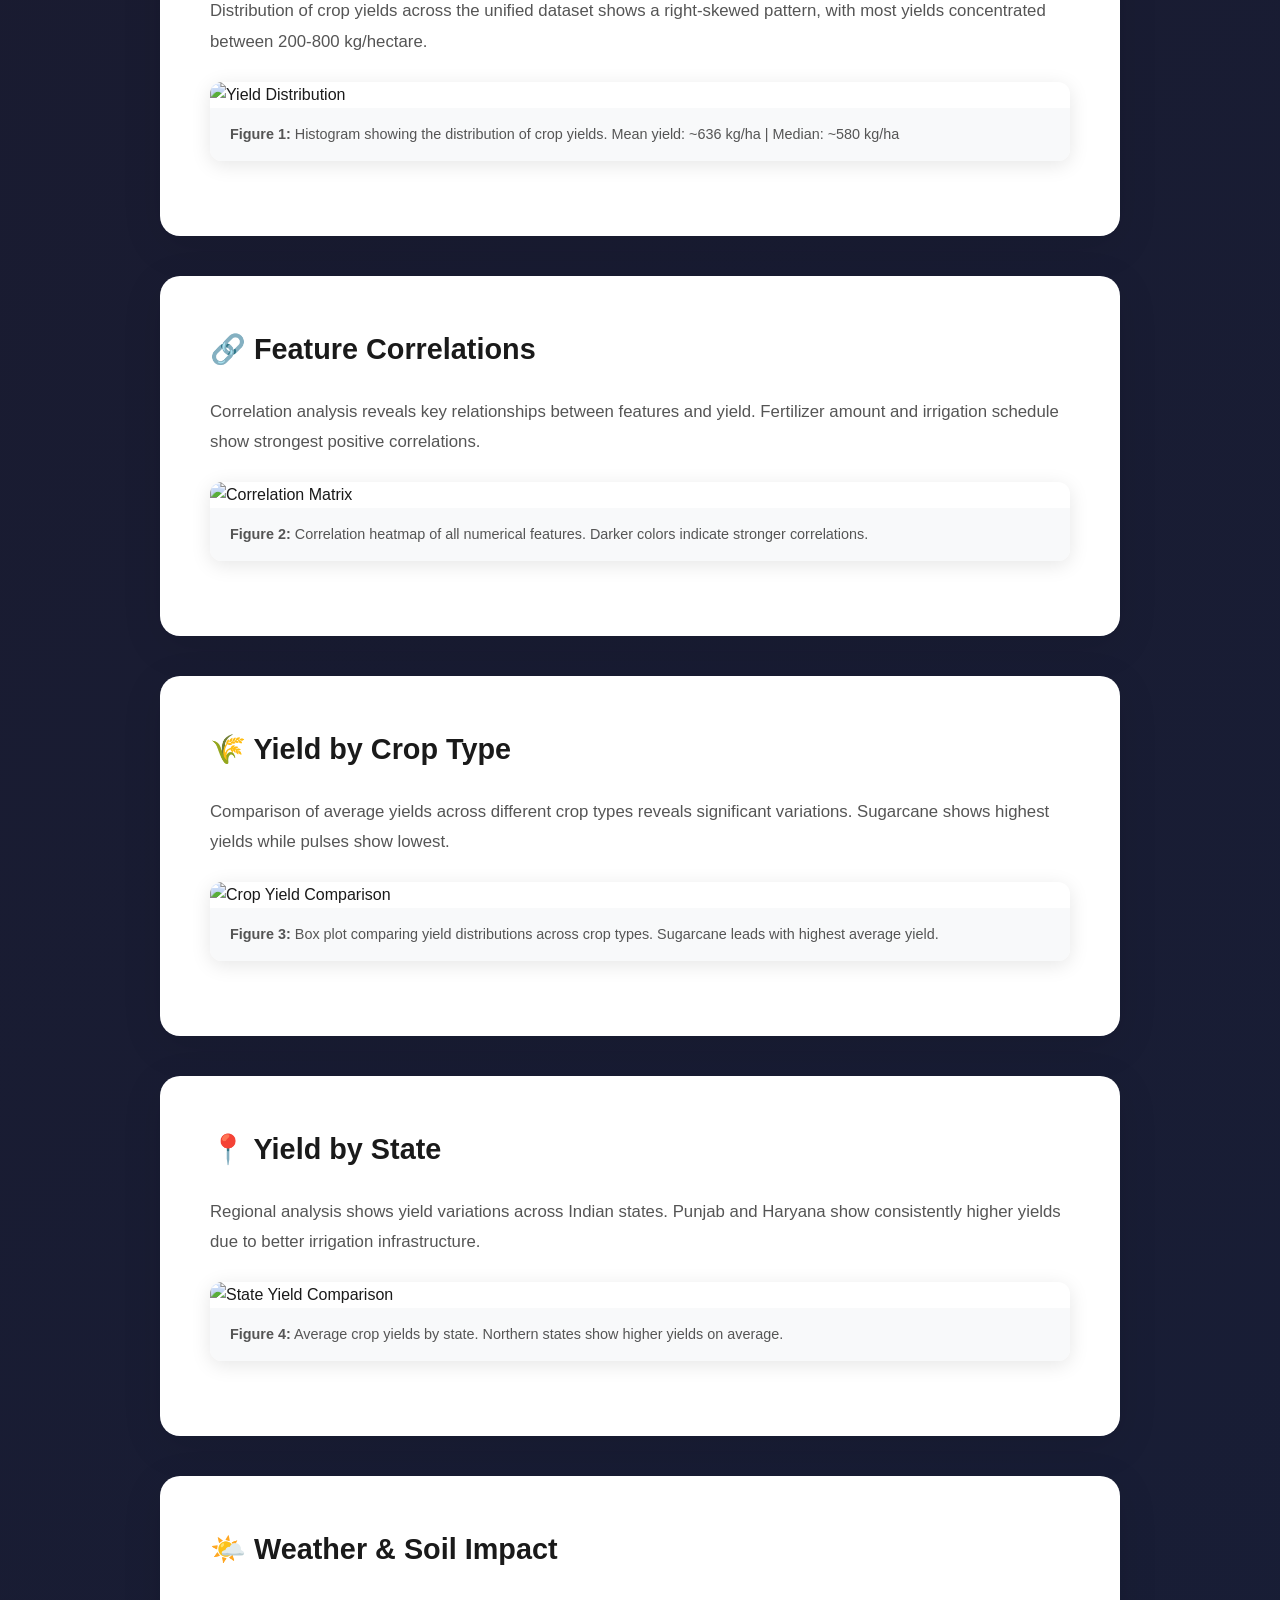
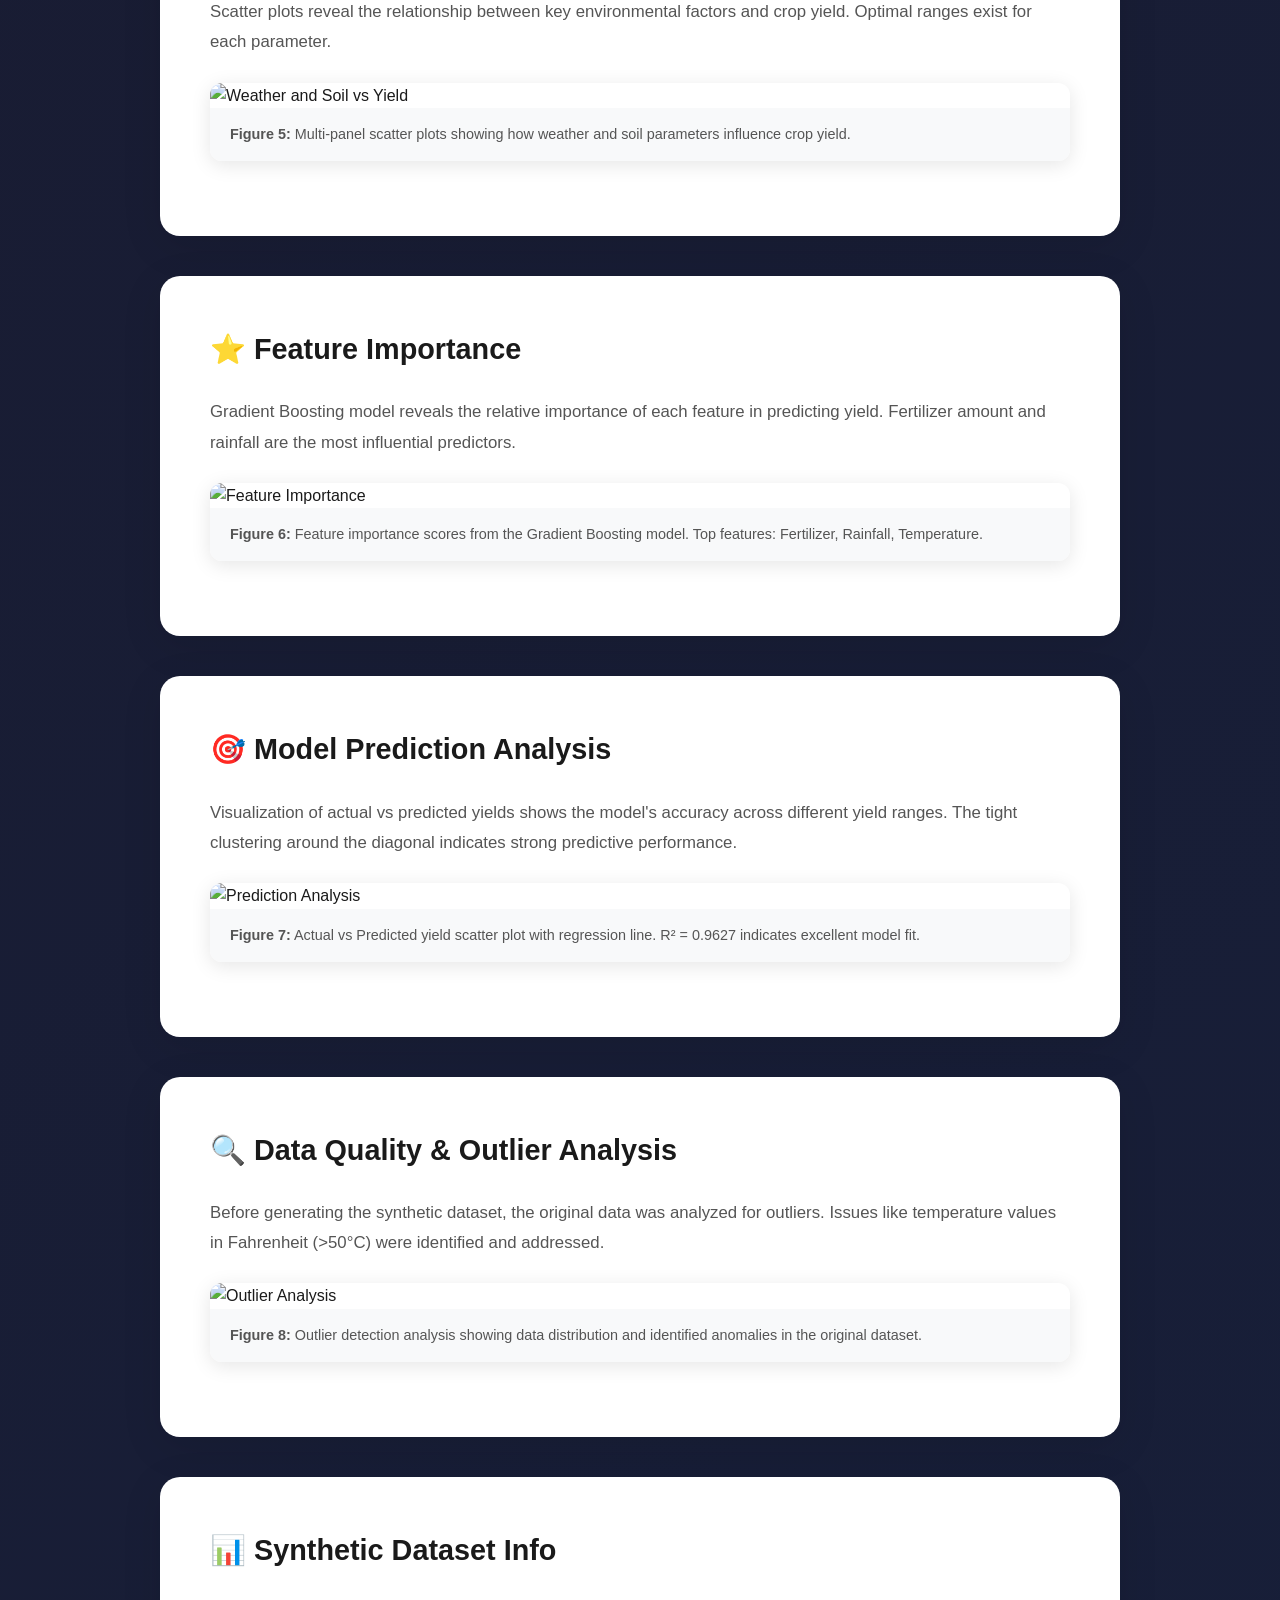
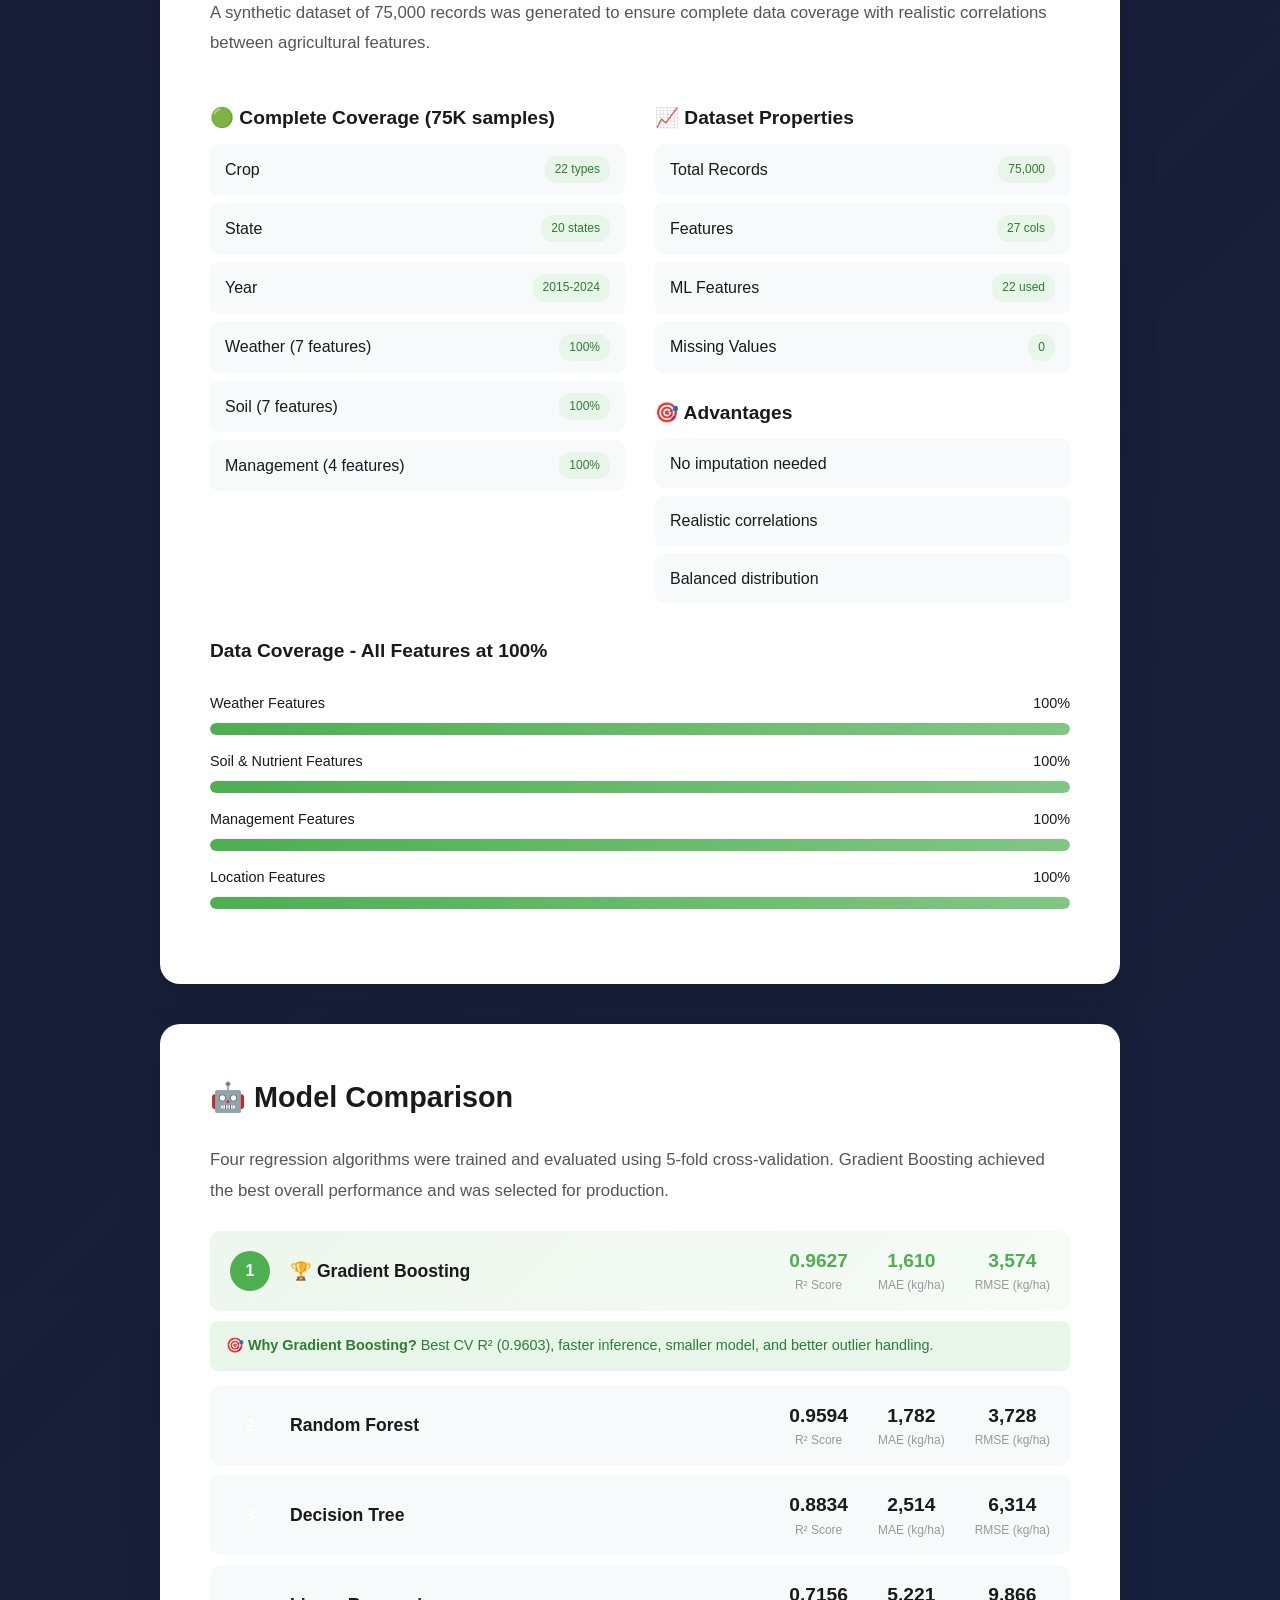
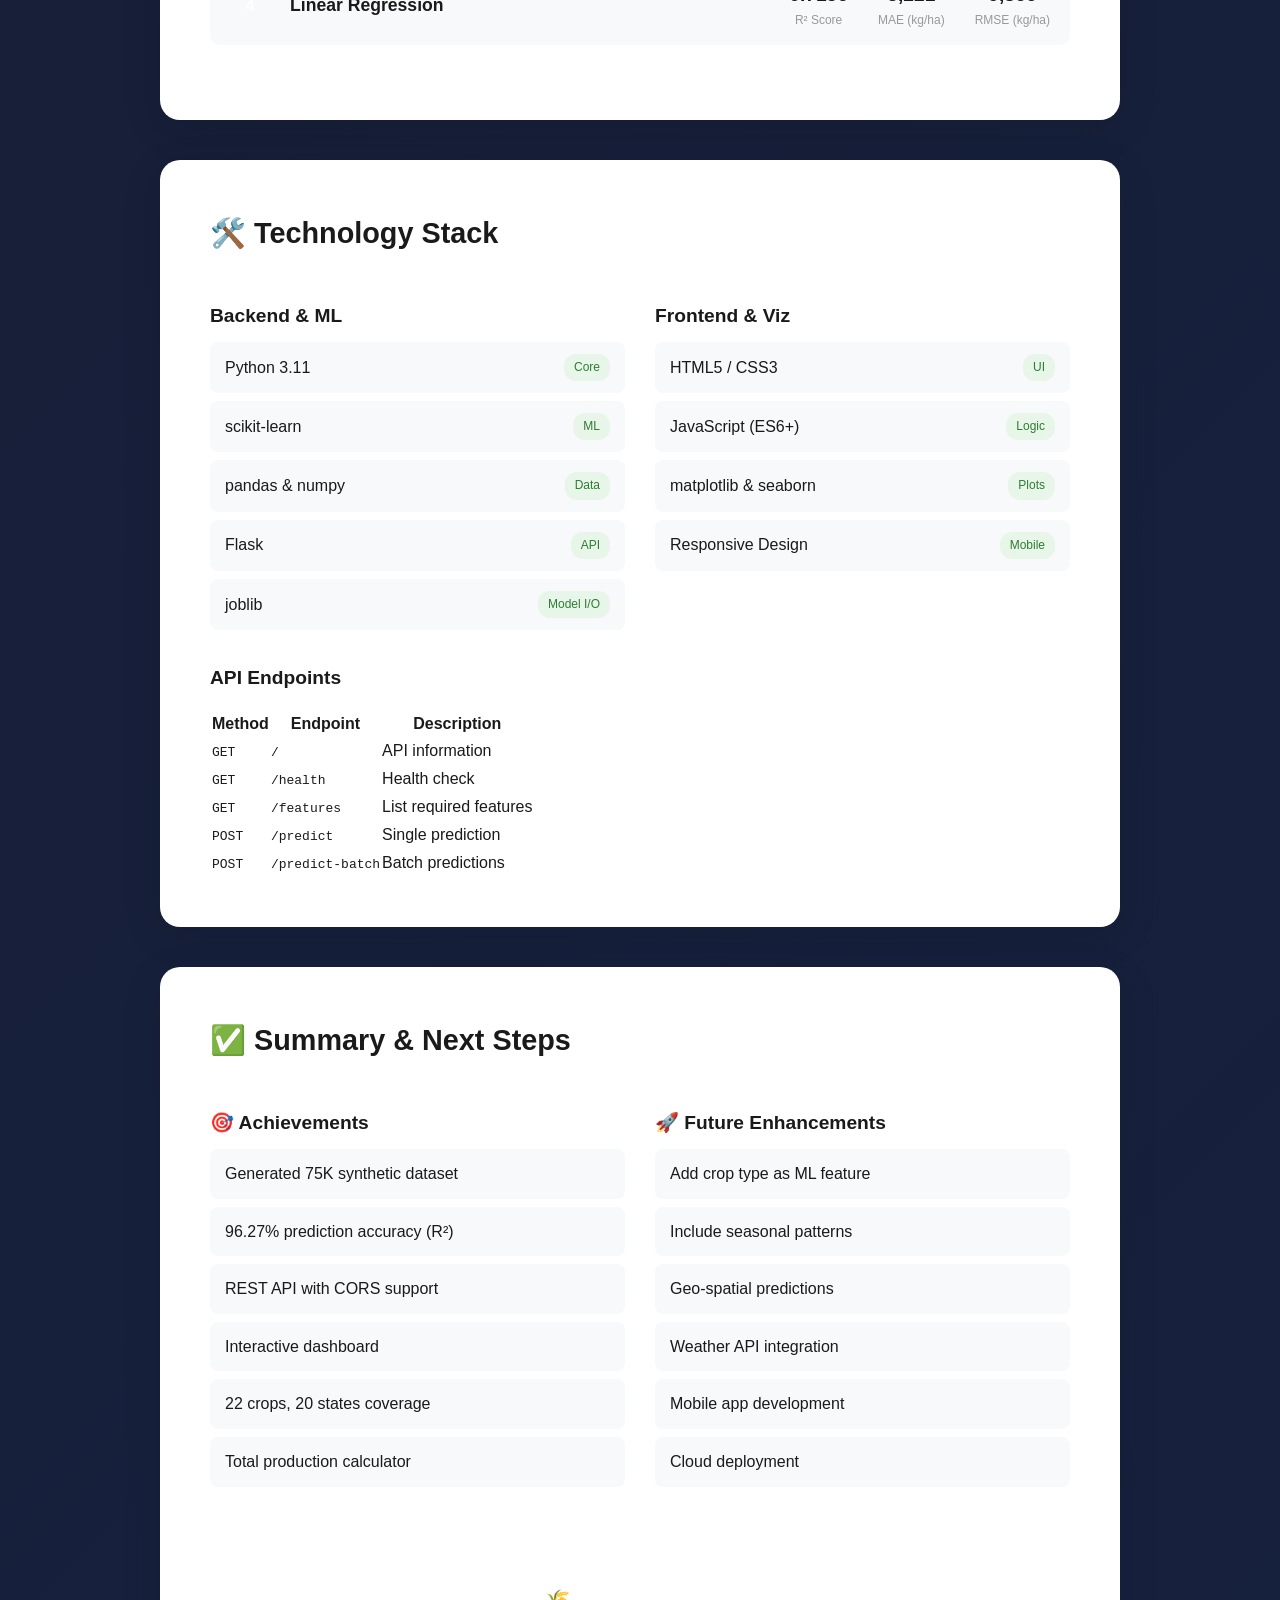
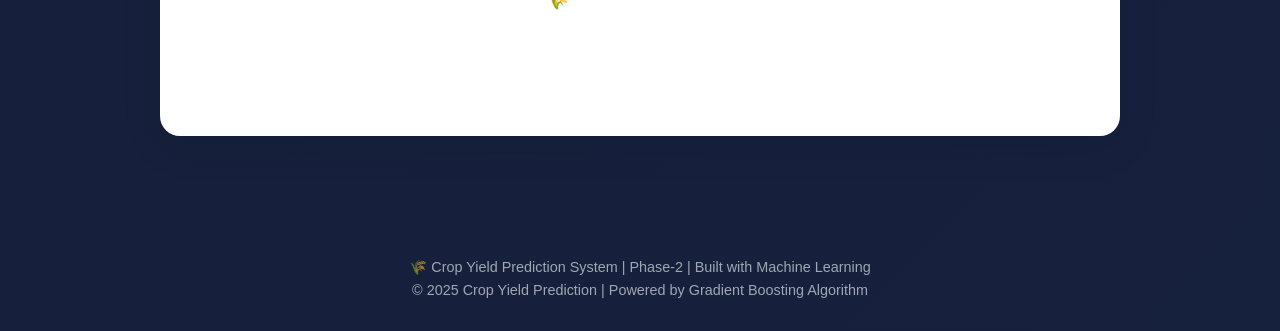
==== commit 1cb00b31: "Update dashboard UI and add gitignore" ====
--- a/Phase-2/dashboard/report.html
+++ b/Phase-2/dashboard/report.html
@@ -522,7 +522,7 @@
             <h1>🌾 Crop Yield Prediction</h1>
             <p class="subtitle">AI-Powered Agricultural Yield Forecasting System</p>
             <p>Machine Learning Project Report - Phase 2</p>
-            <p style="margin-top: 15px; font-size: 1.1rem;">By <strong>Pushkarjay Ajay</strong></p>
+            <p style="margin-top: 15px; font-size: 1.1rem;">AI Crop Yield Prediction Project</p>
             
             <div class="meta">
                 <div class="meta-item">
@@ -1022,7 +1022,7 @@
 
     <footer class="report-footer">
         <p>🌾 Crop Yield Prediction System | Phase-2 | Built with Machine Learning</p>
-        <p>© 2025 Pushkarjay | Powered by Gradient Boosting Algorithm</p>
+        <p>© 2025 Crop Yield Prediction | Powered by Gradient Boosting Algorithm</p>
     </footer>
 
 </body>
--- a/Phase-2/dashboard/style.css
+++ b/Phase-2/dashboard/style.css
@@ -0,0 +1,844 @@
+/* ============================================
+   CROP YIELD PREDICTION - MODERN UI STYLES
+   Green Theme, Card-Based, Responsive Design
+   ============================================ */
+
+:root {
+    /* Primary Colors - Green Theme */
+    --primary: #2e7d32;
+    --primary-light: #66bb6a;
+    --primary-dark: #1b5e20;
+    --primary-lighter: #c8e6c9;
+    
+    /* Secondary Colors */
+    --accent: #ff9800;
+    --accent-light: #ffb74d;
+    --success: #4caf50;
+    --warning: #ffc107;
+    --error: #f44336;
+    --info: #2196f3;
+    
+    /* Backgrounds */
+    --bg-primary: #f8faf7;
+    --bg-secondary: #ffffff;
+    --bg-tertiary: #f0f4f1;
+    
+    /* Text Colors */
+    --text-primary: #1a1a1a;
+    --text-secondary: #555555;
+    --text-muted: #999999;
+    --text-light: #cccccc;
+    
+    /* Borders & Shadows */
+    --border: #e0e0e0;
+    --border-light: #f0f0f0;
+    --shadow-sm: 0 2px 4px rgba(0, 0, 0, 0.08);
+    --shadow-md: 0 4px 12px rgba(0, 0, 0, 0.12);
+    --shadow-lg: 0 8px 24px rgba(0, 0, 0, 0.15);
+    --shadow-xl: 0 12px 32px rgba(0, 0, 0, 0.18);
+    
+    /* Spacing */
+    --spacing-xs: 4px;
+    --spacing-sm: 8px;
+    --spacing-md: 16px;
+    --spacing-lg: 24px;
+    --spacing-xl: 32px;
+    --spacing-2xl: 48px;
+    
+    /* Border Radius */
+    --radius-xs: 4px;
+    --radius-sm: 8px;
+    --radius-md: 12px;
+    --radius-lg: 16px;
+    --radius-xl: 20px;
+    --radius-full: 9999px;
+    
+    /* Transitions */
+    --transition: all 0.3s cubic-bezier(0.4, 0, 0.2, 1);
+    --transition-fast: all 0.15s ease;
+}
+
+/* Reset */
+* {
+    margin: 0;
+    padding: 0;
+    box-sizing: border-box;
+}
+
+html {
+    scroll-behavior: smooth;
+}
+
+body {
+    font-family: 'Inter', -apple-system, BlinkMacSystemFont, 'Segoe UI', Roboto, sans-serif;
+    background: var(--bg-primary);
+    color: var(--text-primary);
+    line-height: 1.6;
+    min-height: 100vh;
+}
+
+.hidden {
+    display: none;
+}
+
+/* ============ NAVIGATION ============ */
+
+.navbar {
+    position: sticky;
+    top: 0;
+    background: var(--bg-secondary);
+    border-bottom: 1px solid var(--border-light);
+    box-shadow: var(--shadow-sm);
+    z-index: 1000;
+}
+
+.nav-container {
+    max-width: 1400px;
+    margin: 0 auto;
+    padding: 0 var(--spacing-lg);
+    display: flex;
+    justify-content: space-between;
+    align-items: center;
+    height: 70px;
+}
+
+.nav-brand {
+    display: flex;
+    align-items: center;
+    gap: var(--spacing-md);
+    font-weight: 700;
+    font-size: 1.25rem;
+    color: var(--primary);
+}
+
+.logo-icon {
+    font-size: 1.75rem;
+}
+
+.logo-text {
+    letter-spacing: 0.5px;
+}
+
+.nav-links {
+    display: flex;
+    list-style: none;
+    gap: 2rem;
+}
+
+.nav-link {
+    text-decoration: none;
+    color: var(--text-secondary);
+    font-weight: 500;
+    font-size: 0.95rem;
+    padding: 8px 16px;
+    border-radius: var(--radius-sm);
+    transition: var(--transition);
+    position: relative;
+}
+
+.nav-link:hover,
+.nav-link.active {
+    color: var(--primary);
+    background: rgba(46, 125, 50, 0.1);
+}
+
+.nav-link.active::after {
+    content: '';
+    position: absolute;
+    bottom: -1px;
+    left: 0;
+    right: 0;
+    height: 3px;
+    background: linear-gradient(90deg, var(--primary), var(--primary-light));
+    border-radius: var(--radius-xs);
+}
+
+.nav-toggle {
+    display: none;
+    flex-direction: column;
+    background: none;
+    border: none;
+    cursor: pointer;
+    gap: 5px;
+}
+
+.nav-toggle span {
+    width: 25px;
+    height: 3px;
+    background: var(--primary);
+    border-radius: 2px;
+    transition: var(--transition);
+}
+
+/* ============ HERO SECTION ============ */
+
+.hero {
+    background: linear-gradient(135deg, var(--primary) 0%, #1b5e20 50%, #2e7d32 100%);
+    color: white;
+    padding: 80px var(--spacing-lg);
+    text-align: center;
+    position: relative;
+    overflow: hidden;
+}
+
+.hero::before {
+    content: '';
+    position: absolute;
+    top: -50%;
+    right: -20%;
+    width: 500px;
+    height: 500px;
+    background: radial-gradient(circle, rgba(255,255,255,0.1) 0%, transparent 70%);
+    border-radius: 50%;
+    pointer-events: none;
+}
+
+.hero-content {
+    max-width: 800px;
+    margin: 0 auto;
+    position: relative;
+    z-index: 2;
+}
+
+.hero-title {
+    font-size: 3rem;
+    font-weight: 700;
+    margin-bottom: var(--spacing-md);
+    letter-spacing: -1px;
+}
+
+.hero-subtitle {
+    font-size: 1.5rem;
+    font-weight: 600;
+    margin-bottom: var(--spacing-md);
+    opacity: 0.95;
+}
+
+.hero-description {
+    font-size: 1rem;
+    opacity: 0.9;
+    margin-bottom: var(--spacing-xl);
+}
+
+.btn-hero {
+    background: var(--accent);
+    color: white;
+    border: none;
+    padding: 14px 40px;
+    font-size: 1rem;
+    font-weight: 600;
+    border-radius: var(--radius-full);
+    cursor: pointer;
+    transition: var(--transition);
+    box-shadow: 0 4px 16px rgba(255, 152, 0, 0.3);
+}
+
+.btn-hero:hover {
+    background: var(--accent-light);
+    transform: translateY(-2px);
+    box-shadow: 0 6px 24px rgba(255, 152, 0, 0.4);
+}
+
+/* ============ MAIN CONTAINER ============ */
+
+.main-container {
+    max-width: 1200px;
+    margin: 0 auto;
+    padding: var(--spacing-2xl) var(--spacing-lg);
+}
+
+/* ============ SECTIONS ============ */
+
+.predict-section,
+.about-section {
+    background: var(--bg-secondary);
+    border-radius: var(--radius-lg);
+    padding: var(--spacing-2xl);
+    margin-bottom: var(--spacing-2xl);
+    box-shadow: var(--shadow-md);
+}
+
+.section-header-wrapper {
+    margin-bottom: var(--spacing-2xl);
+    text-align: center;
+}
+
+.section-title {
+    font-size: 2rem;
+    font-weight: 700;
+    color: var(--primary);
+    margin-bottom: var(--spacing-md);
+}
+
+.section-subtitle {
+    font-size: 1rem;
+    color: var(--text-secondary);
+}
+
+/* ============ STATUS BAR ============ */
+
+.status-bar {
+    display: flex;
+    align-items: center;
+    gap: var(--spacing-md);
+    padding: 12px 16px;
+    background: rgba(46, 125, 50, 0.05);
+    border: 1px solid var(--primary-lighter);
+    border-radius: var(--radius-md);
+    margin-bottom: var(--spacing-xl);
+    font-size: 0.9rem;
+}
+
+.status-dot {
+    width: 10px;
+    height: 10px;
+    border-radius: 50%;
+    background: #999;
+    animation: pulse 2s infinite;
+}
+
+.status-dot.online {
+    background: var(--success);
+    animation: pulse-green 2s infinite;
+}
+
+.status-dot.offline {
+    background: var(--error);
+    animation: none;
+}
+
+@keyframes pulse {
+    0%, 100% { opacity: 1; }
+    50% { opacity: 0.5; }
+}
+
+@keyframes pulse-green {
+    0%, 100% { box-shadow: 0 0 0 0 rgba(76, 175, 80, 0.7); }
+    50% { box-shadow: 0 0 0 8px rgba(76, 175, 80, 0); }
+}
+
+.status-text.online {
+    color: var(--success);
+    font-weight: 600;
+}
+
+.status-text.offline {
+    color: var(--error);
+    font-weight: 600;
+}
+
+/* ============ FORM ============ */
+
+.form-wrapper {
+    position: relative;
+}
+
+.prediction-form {
+    display: flex;
+    flex-direction: column;
+    gap: var(--spacing-xl);
+}
+
+.form-section {
+    background: var(--bg-tertiary);
+    padding: var(--spacing-xl);
+    border-radius: var(--radius-lg);
+    border: 1px solid var(--border-light);
+}
+
+.form-section-title {
+    font-size: 1.1rem;
+    font-weight: 600;
+    color: var(--primary);
+    margin-bottom: var(--spacing-lg);
+    padding-bottom: var(--spacing-md);
+    border-bottom: 2px solid var(--primary-lighter);
+    display: flex;
+    align-items: center;
+    gap: var(--spacing-md);
+}
+
+.form-grid {
+    display: grid;
+    grid-template-columns: repeat(auto-fit, minmax(250px, 1fr));
+    gap: var(--spacing-lg);
+}
+
+.form-group {
+    display: flex;
+    flex-direction: column;
+}
+
+.form-group label {
+    font-size: 0.9rem;
+    font-weight: 500;
+    color: var(--text-primary);
+    margin-bottom: var(--spacing-sm);
+}
+
+.form-group input,
+.form-group select {
+    padding: 10px 14px;
+    border: 2px solid var(--border);
+    border-radius: var(--radius-md);
+    font-size: 0.95rem;
+    font-family: inherit;
+    transition: var(--transition);
+    background: var(--bg-secondary);
+    color: var(--text-primary);
+}
+
+.form-group input:focus,
+.form-group select:focus {
+    outline: none;
+    border-color: var(--primary);
+    box-shadow: 0 0 0 3px rgba(46, 125, 50, 0.1);
+}
+
+.form-group input::placeholder {
+    color: var(--text-muted);
+}
+
+.form-group .hint {
+    font-size: 0.8rem;
+    color: var(--text-muted);
+    margin-top: var(--spacing-xs);
+}
+
+/* ============ BUTTONS ============ */
+
+.form-actions {
+    display: flex;
+    gap: var(--spacing-md);
+    flex-wrap: wrap;
+    margin-top: var(--spacing-xl);
+}
+
+.btn {
+    display: inline-flex;
+    align-items: center;
+    justify-content: center;
+    gap: var(--spacing-sm);
+    padding: 12px 24px;
+    font-size: 0.95rem;
+    font-weight: 600;
+    border: none;
+    border-radius: var(--radius-md);
+    cursor: pointer;
+    transition: var(--transition);
+    font-family: inherit;
+}
+
+.btn-icon {
+    font-size: 1.1rem;
+}
+
+.btn-primary {
+    background: linear-gradient(135deg, var(--primary) 0%, #1b5e20 100%);
+    color: white;
+    box-shadow: var(--shadow-md);
+}
+
+.btn-primary:hover {
+    transform: translateY(-2px);
+    box-shadow: var(--shadow-lg);
+}
+
+.btn-primary:active {
+    transform: translateY(0);
+}
+
+.btn-secondary {
+    background: var(--accent);
+    color: white;
+    box-shadow: var(--shadow-md);
+}
+
+.btn-secondary:hover {
+    background: var(--accent-light);
+    transform: translateY(-2px);
+    box-shadow: var(--shadow-lg);
+}
+
+.btn-outline {
+    background: transparent;
+    border: 2px solid var(--primary);
+    color: var(--primary);
+}
+
+.btn-outline:hover {
+    background: rgba(46, 125, 50, 0.1);
+}
+
+/* ============ LOADING ============ */
+
+.loading-overlay {
+    display: none;
+    position: fixed;
+    inset: 0;
+    background: rgba(0, 0, 0, 0.7);
+    z-index: 9999;
+    justify-content: center;
+    align-items: center;
+}
+
+.loading-overlay.active {
+    display: flex;
+}
+
+.loading-spinner {
+    background: white;
+    border-radius: var(--radius-lg);
+    padding: 40px;
+    text-align: center;
+    box-shadow: var(--shadow-xl);
+}
+
+.spinner {
+    width: 50px;
+    height: 50px;
+    border: 4px solid var(--border-light);
+    border-top: 4px solid var(--primary);
+    border-radius: 50%;
+    animation: spin 1s linear infinite;
+    margin: 0 auto 16px;
+}
+
+@keyframes spin {
+    to { transform: rotate(360deg); }
+}
+
+.loading-spinner p {
+    color: var(--text-secondary);
+    font-weight: 500;
+}
+
+/* ============ RESULTS SECTION ============ */
+
+.results-section {
+    background: var(--bg-secondary);
+    border-radius: var(--radius-lg);
+    padding: var(--spacing-2xl);
+    margin-bottom: var(--spacing-2xl);
+    box-shadow: var(--shadow-md);
+}
+
+.results-header {
+    display: flex;
+    justify-content: space-between;
+    align-items: center;
+    margin-bottom: var(--spacing-xl);
+    padding-bottom: var(--spacing-lg);
+    border-bottom: 1px solid var(--border-light);
+}
+
+.btn-close {
+    background: transparent;
+    border: none;
+    font-size: 1.5rem;
+    cursor: pointer;
+    color: var(--text-muted);
+    transition: var(--transition);
+}
+
+.btn-close:hover {
+    color: var(--text-primary);
+}
+
+.result-placeholder {
+    text-align: center;
+    padding: var(--spacing-2xl);
+    color: var(--text-muted);
+}
+
+.placeholder-icon {
+    font-size: 3rem;
+    display: block;
+    margin-bottom: var(--spacing-lg);
+}
+
+/* ============ PREDICTION CARD ============ */
+
+.prediction-card {
+    background: linear-gradient(135deg, var(--primary-lighter) 0%, rgba(102, 187, 106, 0.1) 100%);
+    border: 2px solid var(--primary-lighter);
+    border-radius: var(--radius-lg);
+    padding: var(--spacing-xl);
+    margin-bottom: var(--spacing-lg);
+}
+
+.prediction-card-header {
+    display: flex;
+    justify-content: space-between;
+    align-items: center;
+    margin-bottom: var(--spacing-lg);
+    padding-bottom: var(--spacing-lg);
+    border-bottom: 2px solid var(--primary-lighter);
+}
+
+.prediction-card-header h3 {
+    color: var(--primary);
+    font-size: 1.2rem;
+}
+
+.quality-badge {
+    display: flex;
+    align-items: center;
+    gap: var(--spacing-sm);
+    background: white;
+    padding: 8px 16px;
+    border-radius: var(--radius-full);
+    box-shadow: var(--shadow-sm);
+}
+
+.quality-icon {
+    font-size: 1.2rem;
+}
+
+.quality-text {
+    font-weight: 600;
+    color: var(--primary);
+}
+
+.prediction-grid {
+    display: grid;
+    grid-template-columns: repeat(auto-fit, minmax(150px, 1fr));
+    gap: var(--spacing-lg);
+}
+
+.prediction-item,
+.production-item {
+    background: white;
+    padding: var(--spacing-lg);
+    border-radius: var(--radius-md);
+    text-align: center;
+    box-shadow: var(--shadow-sm);
+}
+
+.prediction-label,
+.production-label {
+    font-size: 0.85rem;
+    color: var(--text-muted);
+    font-weight: 500;
+    margin-bottom: var(--spacing-sm);
+}
+
+.prediction-value,
+.production-value {
+    font-size: 1.8rem;
+    font-weight: 700;
+    color: var(--primary);
+}
+
+/* ============ TOTAL PRODUCTION CARD ============ */
+
+.total-production-card {
+    background: var(--bg-tertiary);
+    border: 1px solid var(--border-light);
+    border-radius: var(--radius-lg);
+    padding: var(--spacing-xl);
+    margin-bottom: var(--spacing-lg);
+}
+
+.total-production-card h3 {
+    color: var(--primary);
+    margin-bottom: var(--spacing-md);
+}
+
+.farm-info {
+    background: var(--bg-secondary);
+    padding: var(--spacing-md);
+    border-radius: var(--radius-md);
+    margin-bottom: var(--spacing-lg);
+    border-left: 4px solid var(--primary);
+    font-weight: 500;
+}
+
+.production-grid {
+    display: grid;
+    grid-template-columns: repeat(auto-fit, minmax(150px, 1fr));
+    gap: var(--spacing-lg);
+}
+
+.production-item {
+    text-align: center;
+}
+
+.production-icon {
+    font-size: 2rem;
+    margin-bottom: var(--spacing-md);
+}
+
+/* ============ ERROR MESSAGE ============ */
+
+.error-message {
+    background: #ffebee;
+    border: 2px solid var(--error);
+    border-radius: var(--radius-md);
+    padding: var(--spacing-lg);
+    display: flex;
+    align-items: center;
+    gap: var(--spacing-md);
+    color: var(--error);
+    font-weight: 500;
+}
+
+.error-icon {
+    font-size: 1.5rem;
+}
+
+/* ============ ABOUT SECTION ============ */
+
+.about-content {
+    display: grid;
+    grid-template-columns: repeat(auto-fit, minmax(250px, 1fr));
+    gap: var(--spacing-xl);
+    margin-top: var(--spacing-xl);
+}
+
+.about-card {
+    background: var(--bg-tertiary);
+    padding: var(--spacing-xl);
+    border-radius: var(--radius-lg);
+    text-align: center;
+    border: 1px solid var(--border-light);
+    transition: var(--transition);
+}
+
+.about-card:hover {
+    transform: translateY(-4px);
+    box-shadow: var(--shadow-md);
+    border-color: var(--primary-lighter);
+}
+
+.about-icon {
+    font-size: 2.5rem;
+    margin-bottom: var(--spacing-md);
+}
+
+.about-card h3 {
+    color: var(--primary);
+    margin-bottom: var(--spacing-md);
+    font-size: 1.1rem;
+}
+
+.about-card p {
+    color: var(--text-secondary);
+    line-height: 1.6;
+}
+
+/* ============ FOOTER ============ */
+
+.footer {
+    background: var(--primary-dark);
+    color: white;
+    text-align: center;
+    padding: var(--spacing-2xl);
+    margin-top: var(--spacing-2xl);
+}
+
+.footer p {
+    margin: 0;
+    font-size: 0.95rem;
+}
+
+.footer-sub {
+    margin-top: var(--spacing-sm);
+    opacity: 0.8;
+    font-size: 0.85rem;
+}
+
+/* ============ RESPONSIVE ============ */
+
+@media (max-width: 768px) {
+    .nav-links {
+        display: none;
+        flex-direction: column;
+        position: absolute;
+        top: 70px;
+        right: 0;
+        left: 0;
+        background: var(--bg-secondary);
+        border-top: 1px solid var(--border-light);
+        gap: 0;
+    }
+
+    .nav-links.active {
+        display: flex;
+    }
+
+    .nav-link {
+        width: 100%;
+        text-align: center;
+        padding: 16px;
+        border-bottom: 1px solid var(--border-light);
+    }
+
+    .nav-toggle {
+        display: flex;
+    }
+
+    .hero-title {
+        font-size: 2rem;
+    }
+
+    .hero-subtitle {
+        font-size: 1.1rem;
+    }
+
+    .section-title {
+        font-size: 1.5rem;
+    }
+
+    .form-grid {
+        grid-template-columns: 1fr;
+    }
+
+    .predict-section,
+    .about-section,
+    .results-section {
+        padding: var(--spacing-lg);
+    }
+
+    .main-container {
+        padding: var(--spacing-lg);
+    }
+
+    .prediction-card-header {
+        flex-direction: column;
+        align-items: flex-start;
+        gap: var(--spacing-md);
+    }
+
+    .prediction-grid,
+    .production-grid {
+        grid-template-columns: 1fr;
+    }
+}
+
+@media (max-width: 480px) {
+    .nav-container {
+        padding: 0 var(--spacing-md);
+    }
+
+    .hero {
+        padding: 40px var(--spacing-md);
+    }
+
+    .hero-title {
+        font-size: 1.5rem;
+    }
+
+    .btn {
+        flex: 1;
+        min-width: 100px;
+    }
+
+    .form-actions {
+        flex-direction: column;
+    }
+
+    .form-actions .btn {
+        width: 100%;
+    }
+}
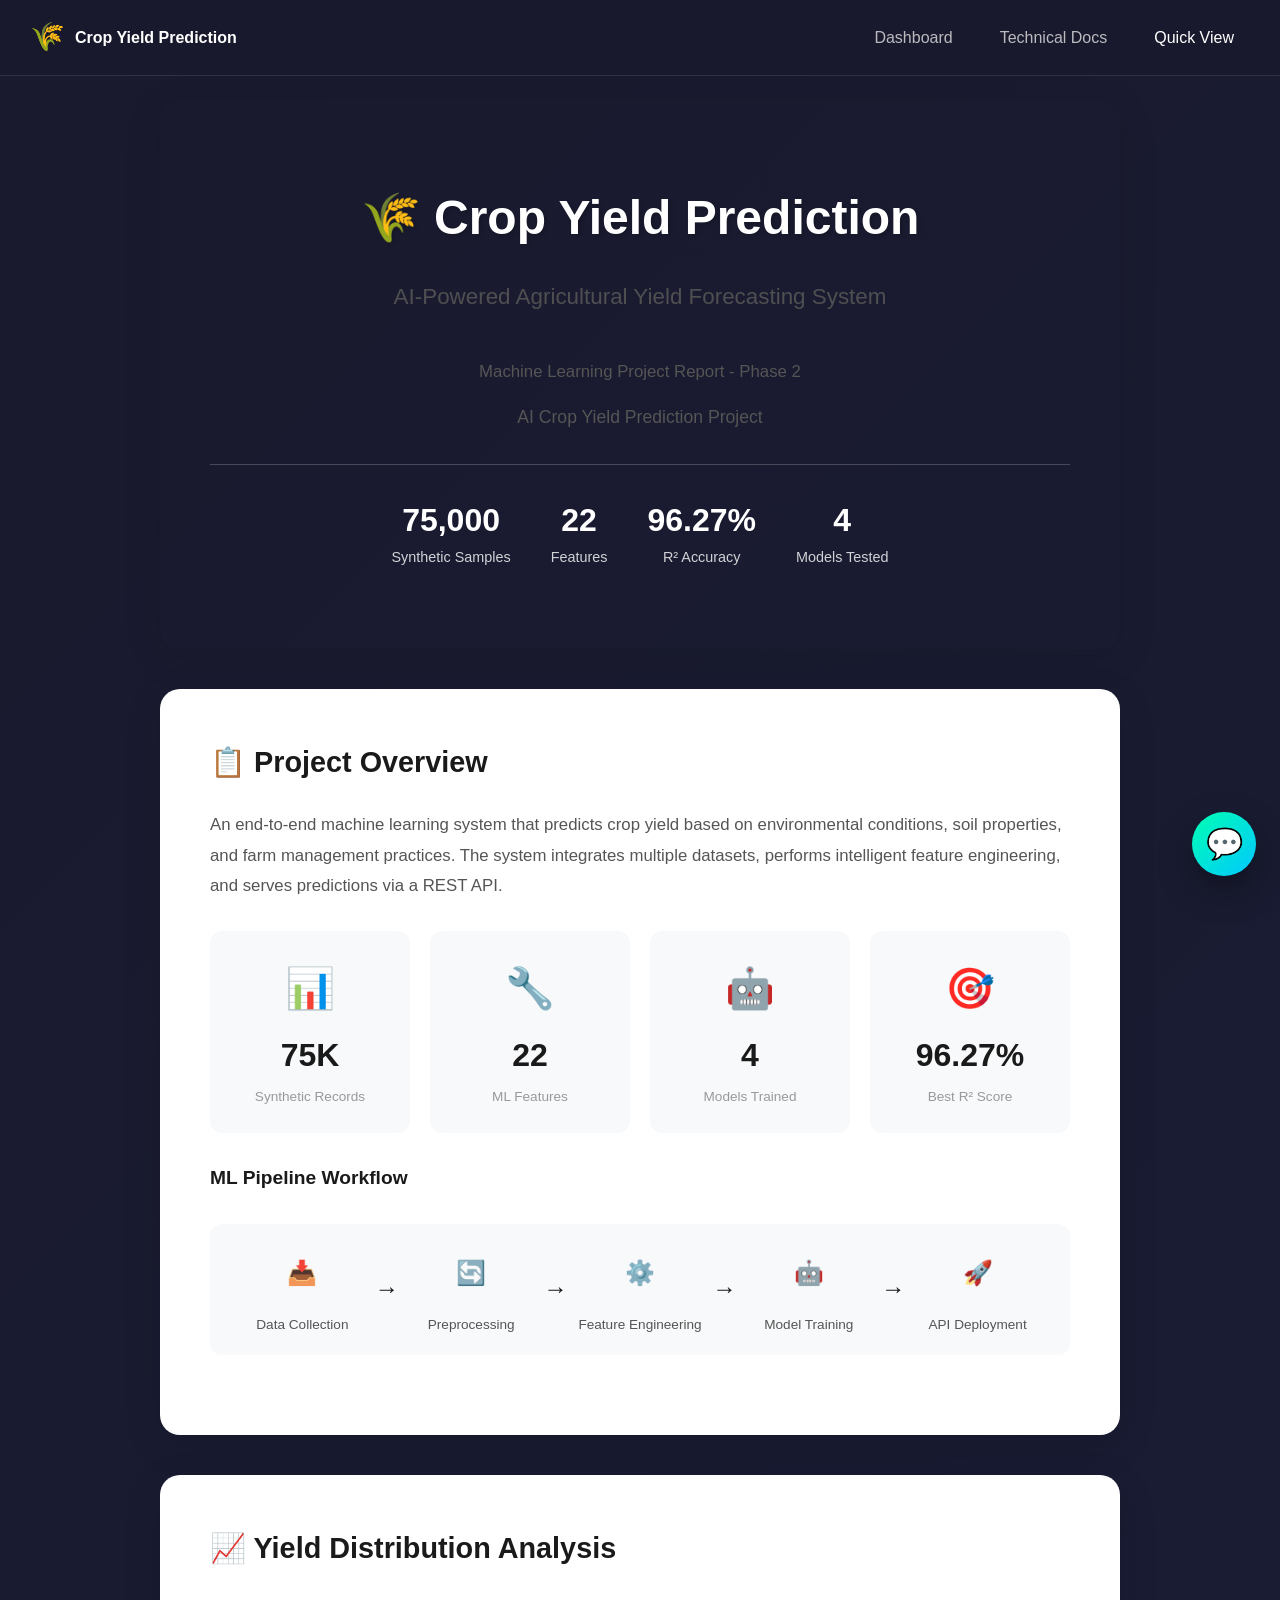
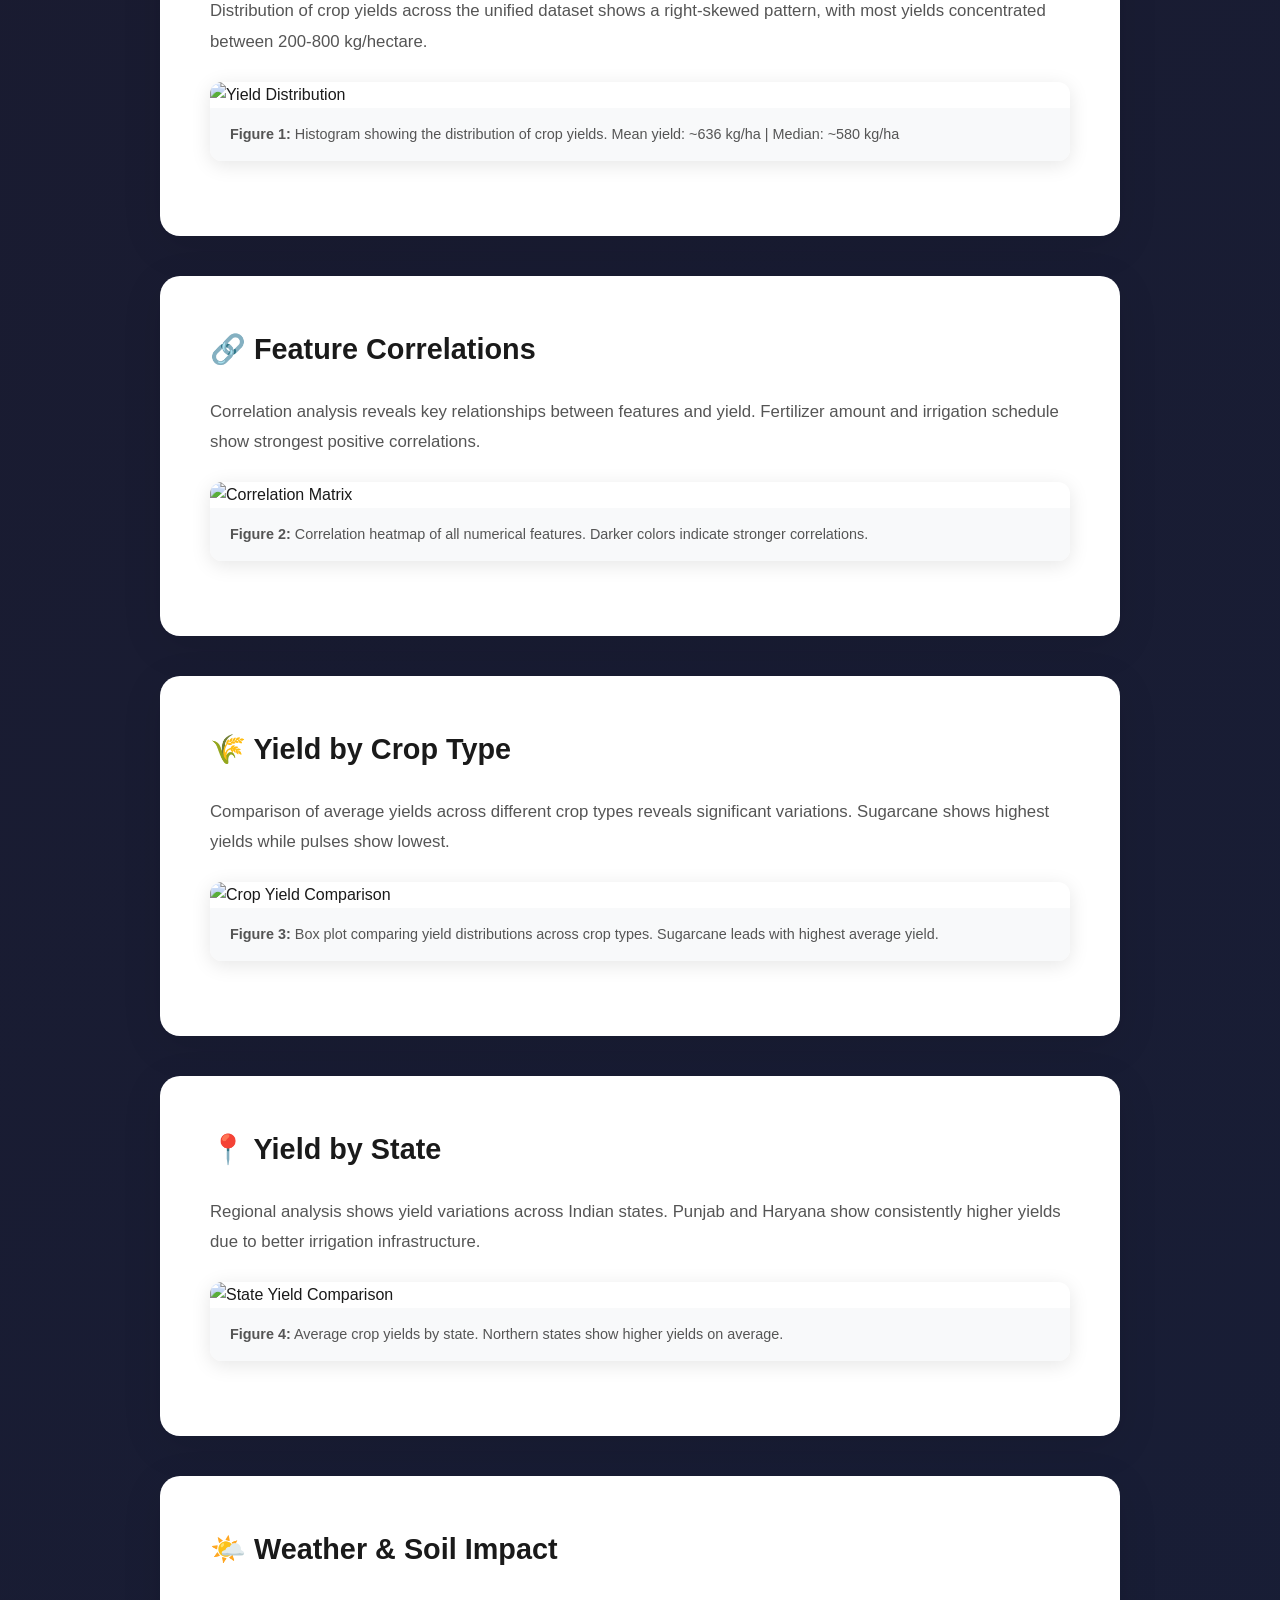
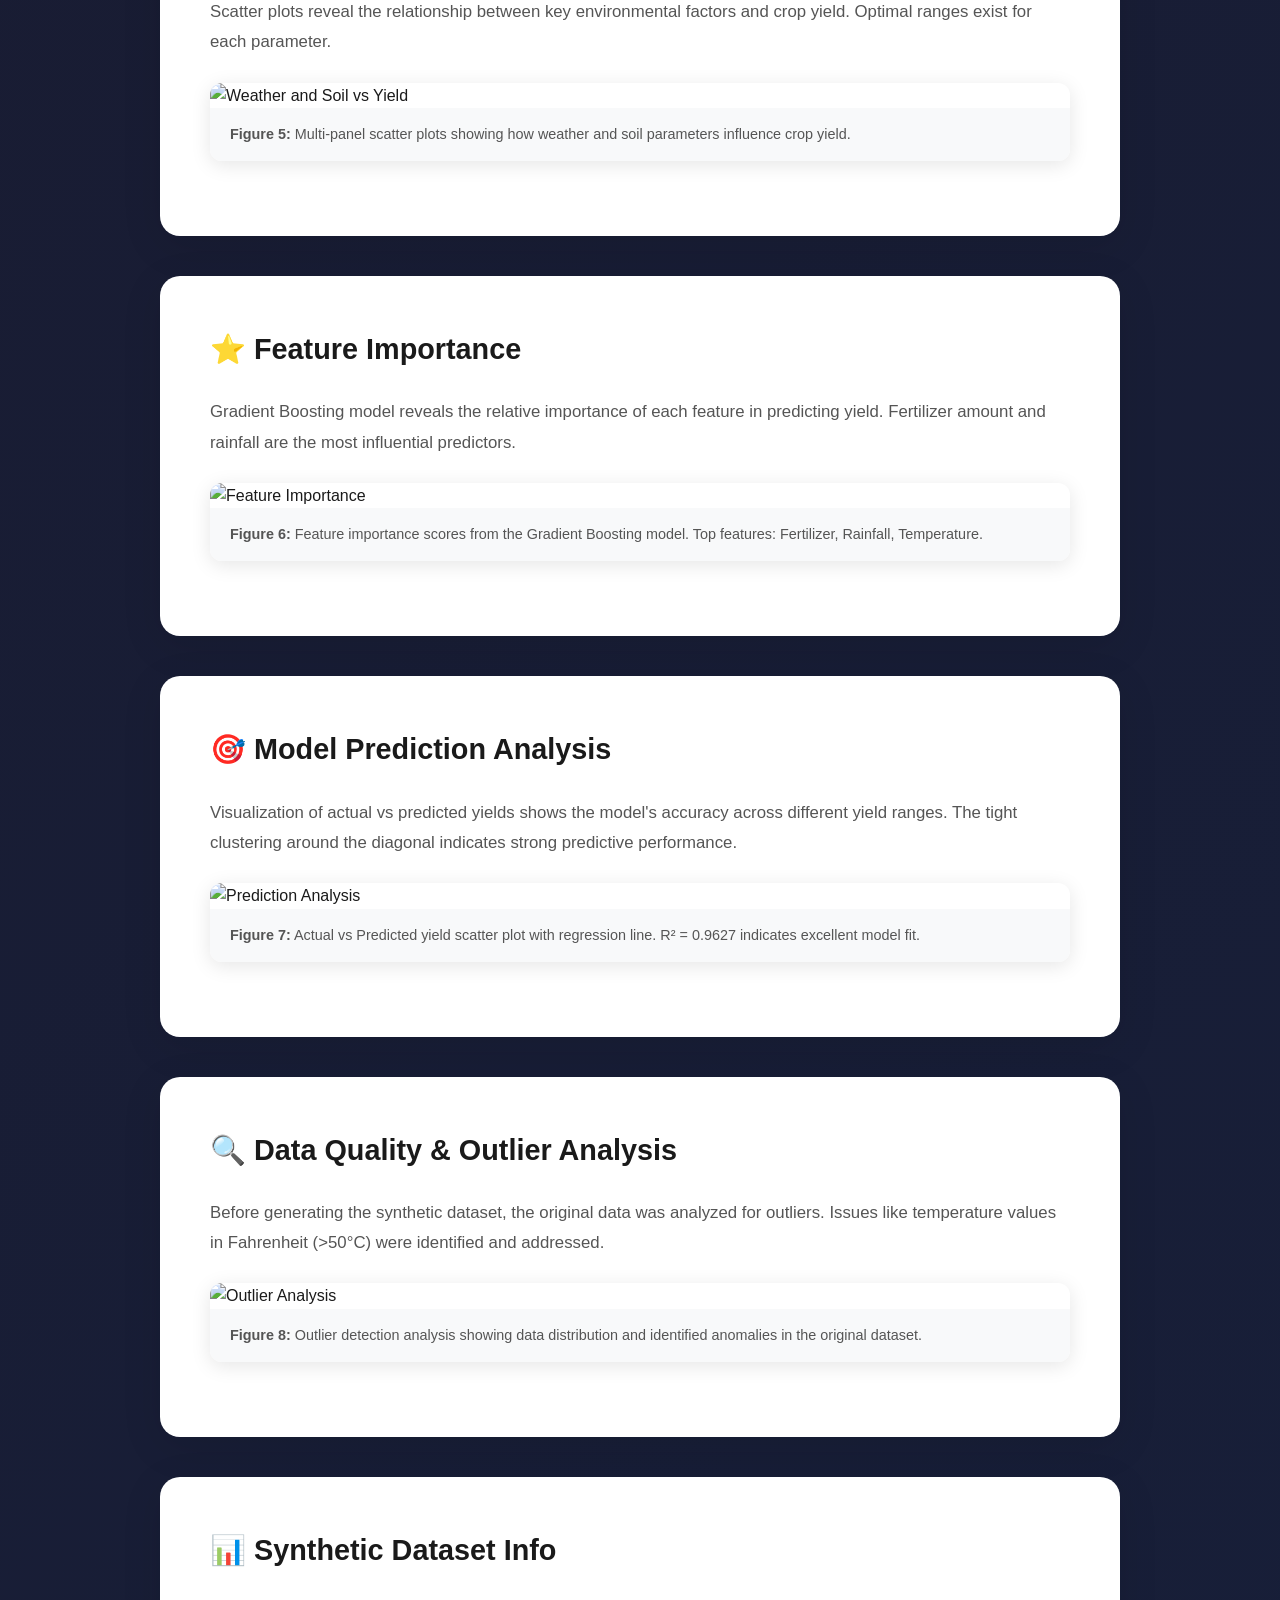
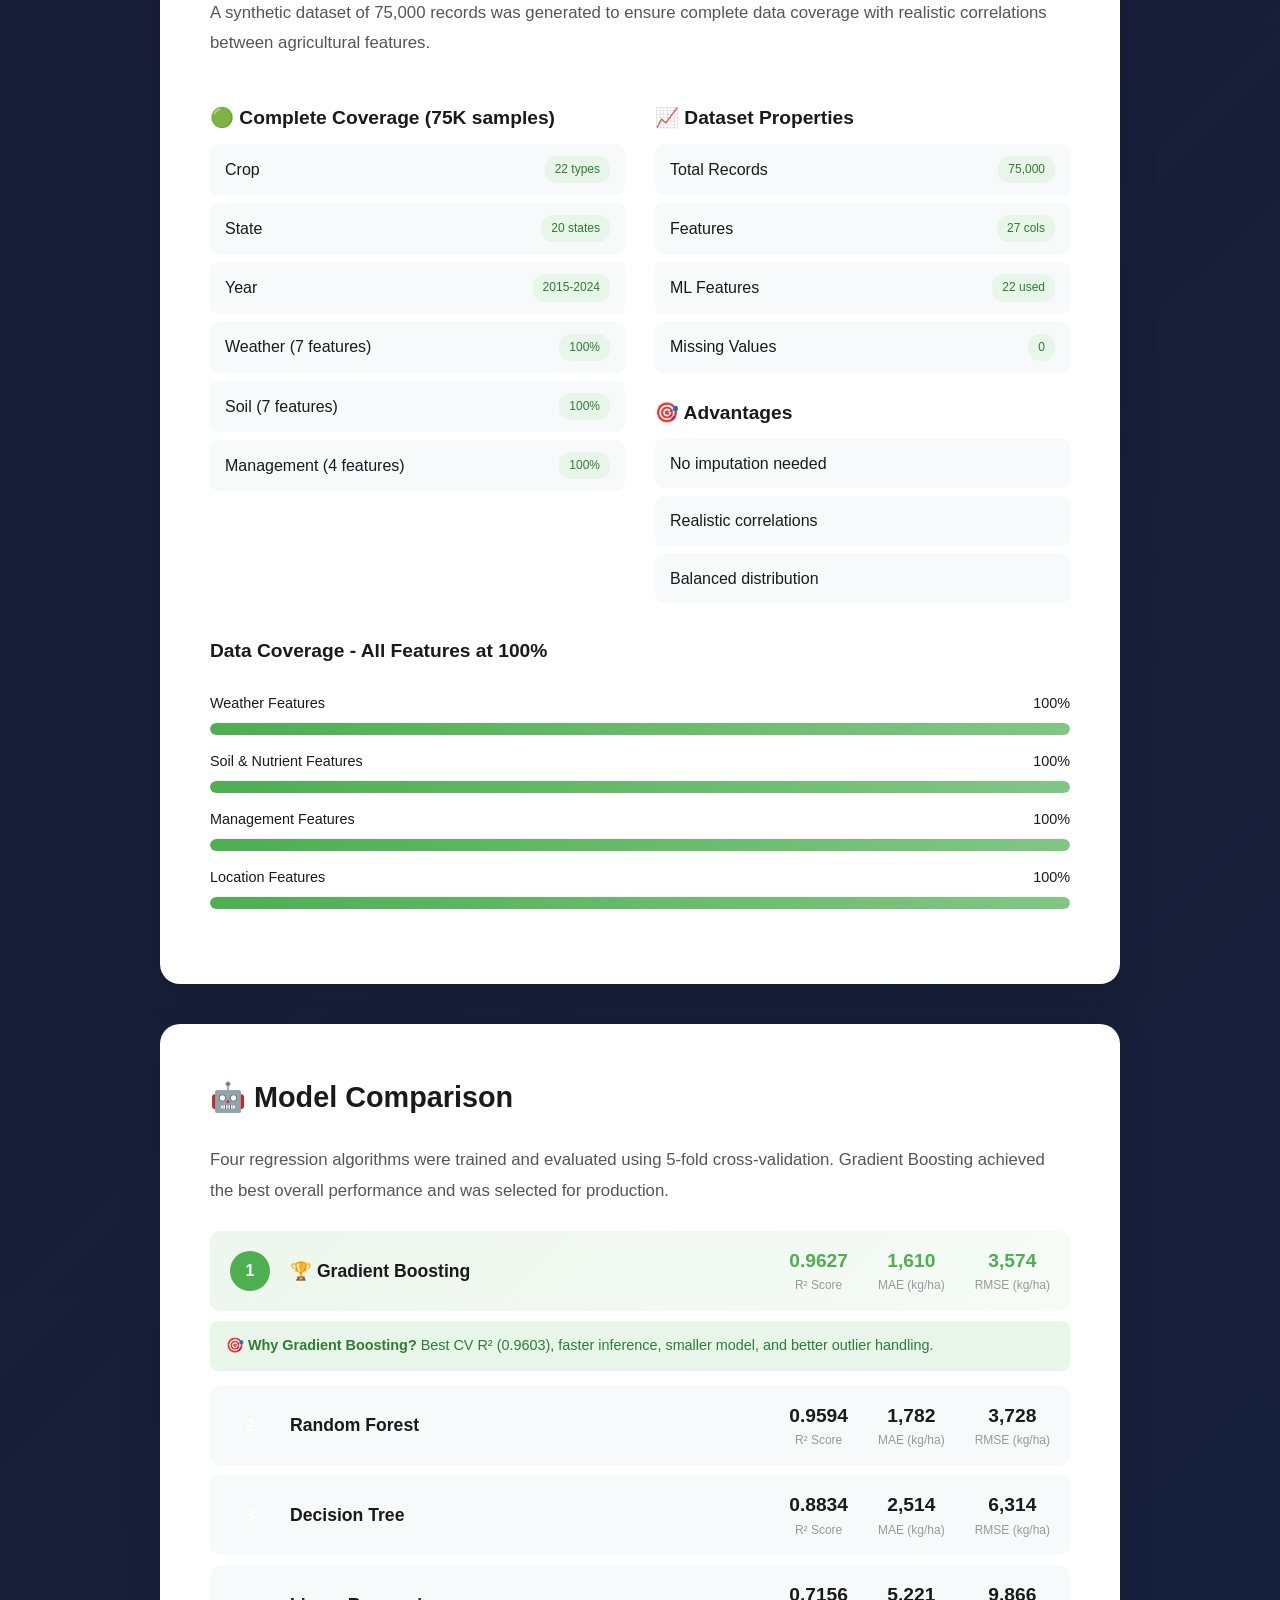
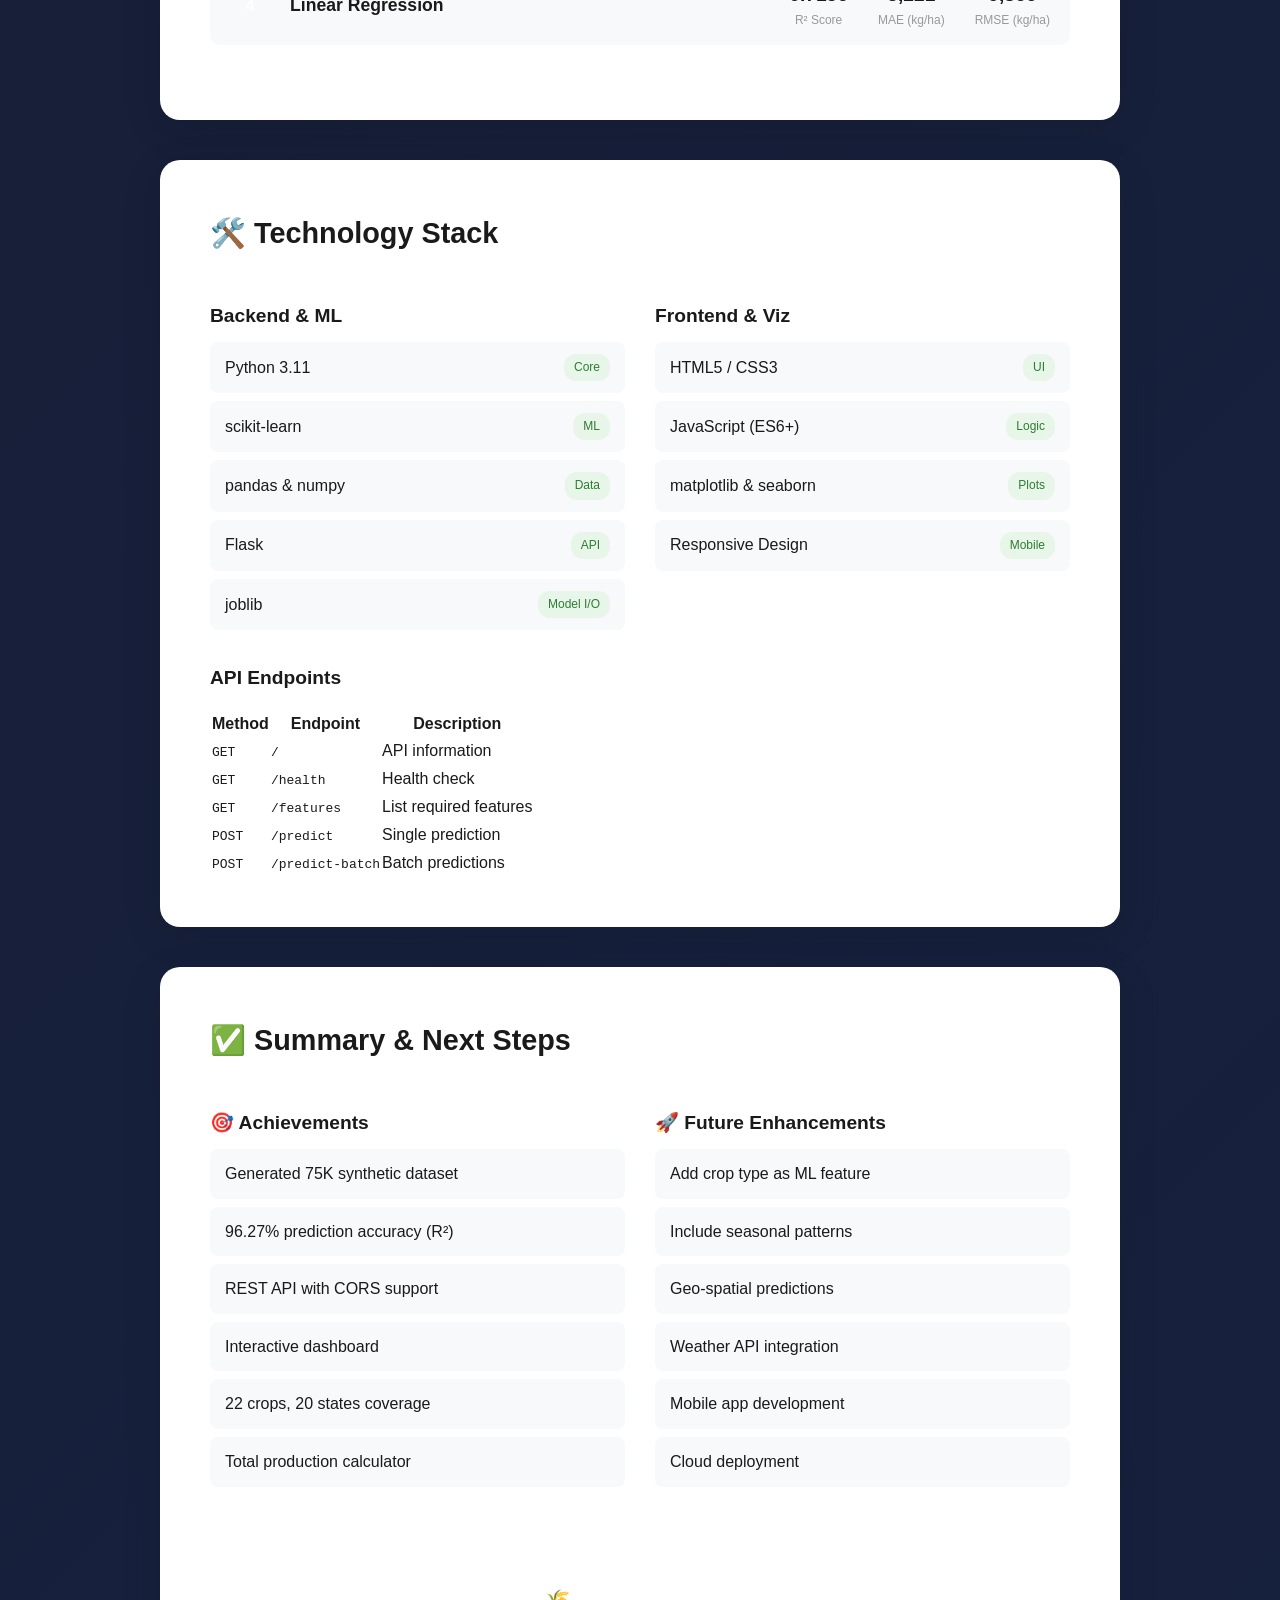
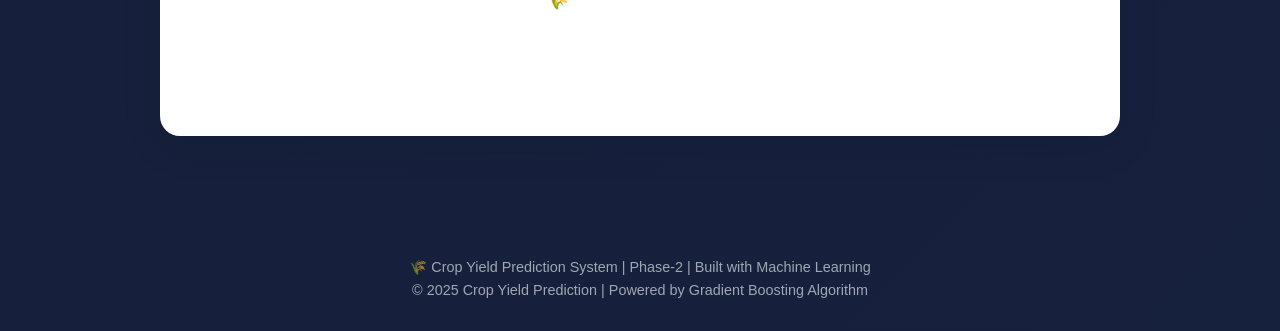
==== commit 03545c5b: "added a chatbot using groq" ====
--- a/Phase-2/dashboard/report.html
+++ b/Phase-2/dashboard/report.html
@@ -4,7 +4,7 @@
     <meta charset="UTF-8">
     <meta name="viewport" content="width=device-width, initial-scale=1.0">
     <title>📑 Quick View - Crop Yield Prediction Report</title>
-    <link rel="stylesheet" href="style.css">
+    <link rel="stylesheet" href="style.css?v=2">
     <link href="https://fonts.googleapis.com/css2?family=Inter:wght@300;400;500;600;700&display=swap" rel="stylesheet">
     <style>
         /* Report/Presentation Specific Styles */
@@ -1025,5 +1025,6 @@
         <p>© 2025 Crop Yield Prediction | Powered by Gradient Boosting Algorithm</p>
     </footer>
 
+    <script src="chatbot.js?v=2"></script>
 </body>
 </html>
--- a/Phase-2/dashboard/style.css
+++ b/Phase-2/dashboard/style.css
@@ -748,6 +748,165 @@
     font-size: 0.85rem;
 }
 
+/* ============ CHAT WIDGET ============ */
+
+.chat-toggle {
+    position: fixed;
+    right: 24px;
+    bottom: 24px;
+    width: 58px;
+    height: 58px;
+    display: flex;
+    align-items: center;
+    justify-content: center;
+    border: none;
+    border-radius: 50%;
+    background: linear-gradient(135deg, #00ffb3 0%, #00c8ff 100%);
+    box-shadow: 0 10px 28px rgba(0, 200, 255, 0.35);
+    cursor: pointer;
+    font-size: 24px;
+    z-index: 3000;
+}
+
+.chat-widget {
+    position: fixed;
+    right: 24px;
+    bottom: 104px;
+    width: 340px;
+    height: 460px;
+    background: #0a0a14;
+    border: 1px solid #263044;
+    border-radius: 16px;
+    overflow: hidden;
+    display: flex;
+    flex-direction: column;
+    z-index: 3000;
+    box-shadow: 0 20px 45px rgba(0, 0, 0, 0.45);
+}
+
+.chat-widget.hidden {
+    display: none !important;
+}
+
+.chat-header {
+    display: flex;
+    align-items: center;
+    justify-content: space-between;
+    padding: 14px 16px;
+    border-bottom: 1px solid #1f2937;
+    background: linear-gradient(135deg, #101424 0%, #151d32 100%);
+}
+
+.chat-header h3 {
+    color: #f8fafc;
+    font-size: 15px;
+    margin: 0;
+}
+
+.chat-header p {
+    margin: 3px 0 0 0;
+    font-size: 11px;
+    color: #86efac;
+}
+
+.chat-close {
+    background: transparent;
+    border: none;
+    color: #cbd5e1;
+    font-size: 16px;
+    cursor: pointer;
+}
+
+.chat-messages {
+    flex: 1;
+    overflow-y: auto;
+    padding: 12px;
+    display: flex;
+    flex-direction: column;
+    gap: 10px;
+}
+
+.chat-message {
+    display: flex;
+}
+
+.chat-message.user {
+    justify-content: flex-end;
+}
+
+.chat-message .bubble {
+    max-width: 88%;
+    border-radius: 14px;
+    padding: 10px 12px;
+    font-size: 13px;
+    line-height: 1.45;
+    color: #e2e8f0;
+    white-space: pre-wrap;
+    word-break: break-word;
+}
+
+.chat-message.user .bubble {
+    background: linear-gradient(135deg, #ff5ea8 0%, #ff8a3d 100%);
+    color: #fff;
+}
+
+.chat-message.bot .bubble {
+    background: #121826;
+    border: 1px solid #00ffb3;
+}
+
+.chat-input-row {
+    border-top: 1px solid #1f2937;
+    padding: 10px;
+    display: flex;
+    gap: 8px;
+    background: #0f1220;
+}
+
+.chat-input-row textarea {
+    flex: 1;
+    min-height: 40px;
+    max-height: 120px;
+    resize: none;
+    padding: 10px;
+    border-radius: 10px;
+    border: 1px solid #2a3550;
+    background: #0b1020;
+    color: #e2e8f0;
+    font-family: inherit;
+    font-size: 13px;
+}
+
+.chat-input-row textarea:focus {
+    outline: none;
+    border-color: #00ffb3;
+    box-shadow: 0 0 0 2px rgba(0, 255, 179, 0.2);
+}
+
+.chat-input-row button {
+    border: none;
+    border-radius: 10px;
+    padding: 0 14px;
+    background: linear-gradient(135deg, #00ffb3 0%, #00c8ff 100%);
+    color: #00111a;
+    font-weight: 700;
+    cursor: pointer;
+}
+
+@media (max-width: 768px) {
+    .chat-widget {
+        width: calc(100vw - 24px);
+        right: 12px;
+        bottom: 92px;
+        height: 62vh;
+    }
+
+    .chat-toggle {
+        right: 12px;
+        bottom: 12px;
+    }
+}
+
 /* ============ RESPONSIVE ============ */
 
 @media (max-width: 768px) {
